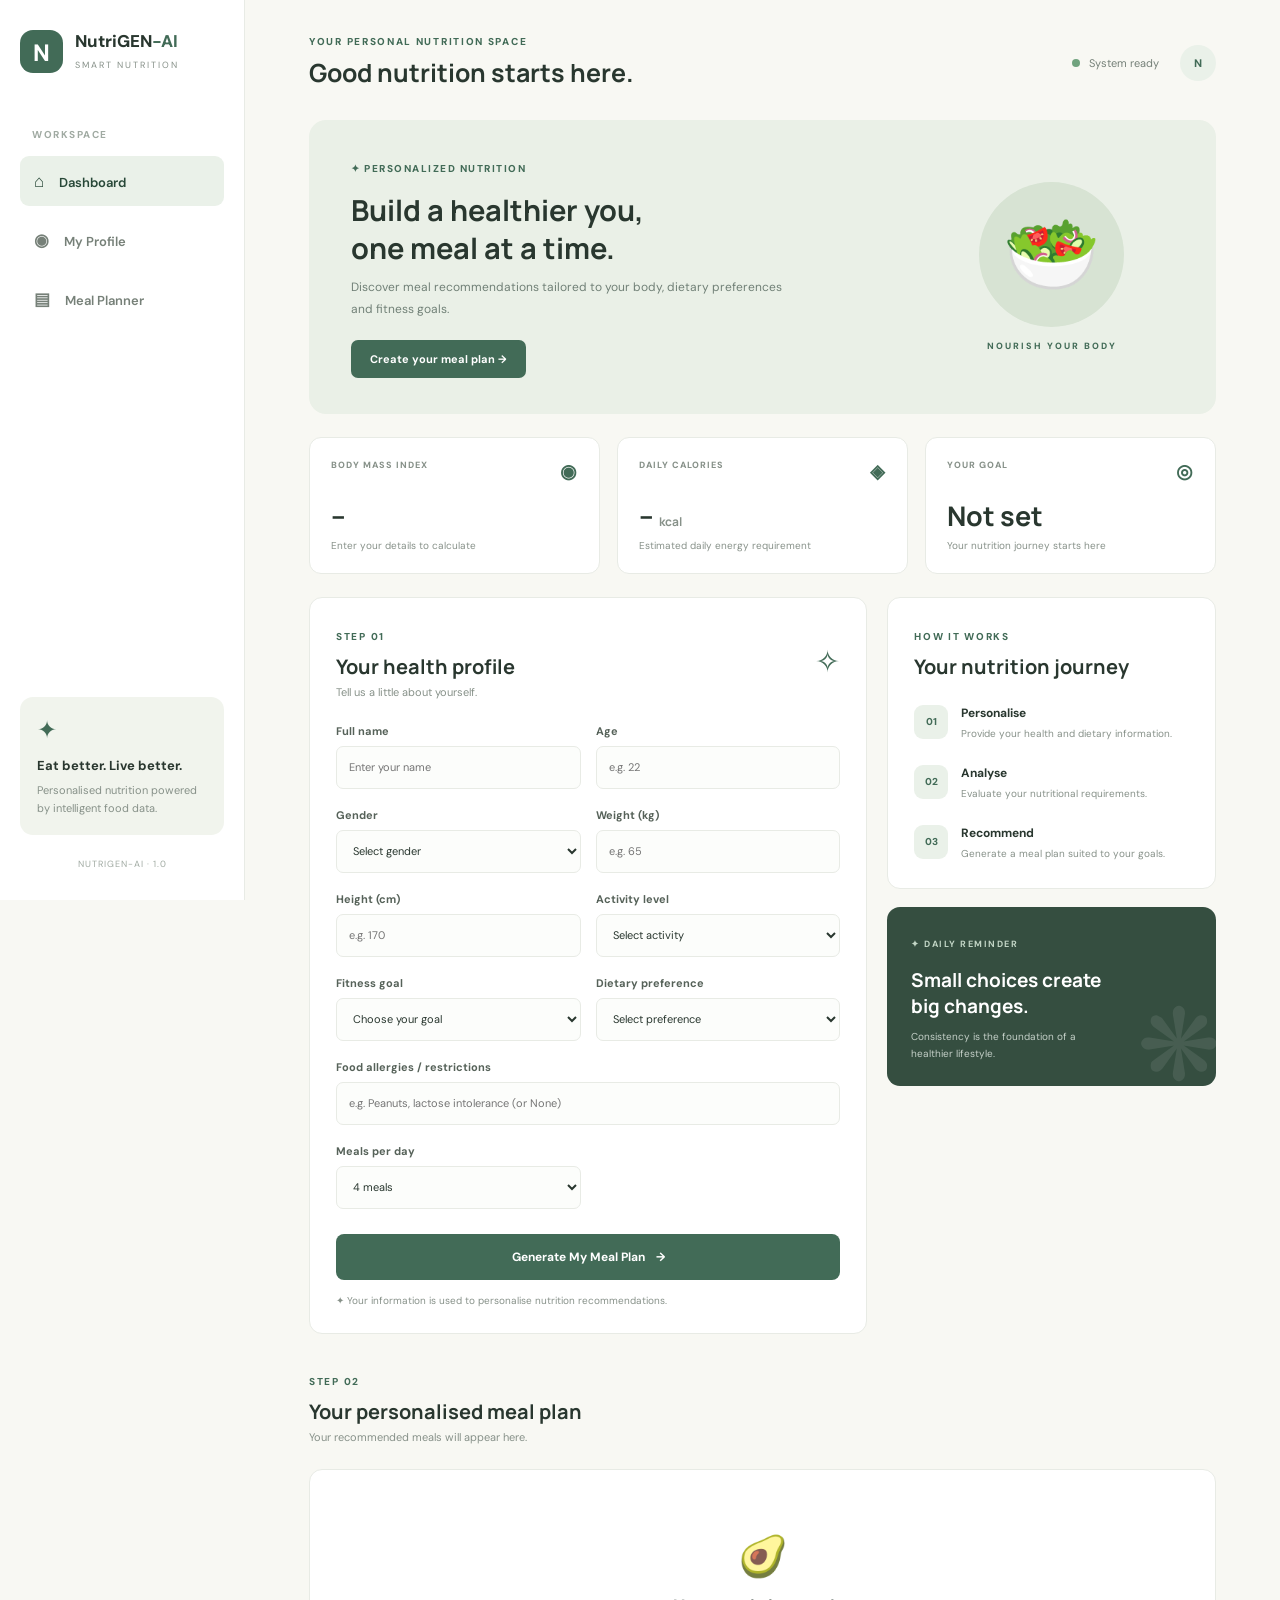
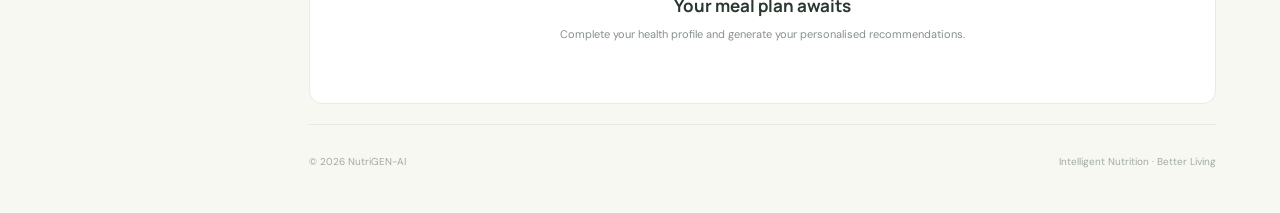
==== frontend/index.html @ 03b3bb70 "Add NutriGEN-AI frontend dashboard" ====
<!DOCTYPE html>
<html lang="en">
<head>
    <meta charset="UTF-8">
    <meta name="viewport" content="width=device-width, initial-scale=1.0">
    <title>NutriGEN-AI | Smart Nutrition</title>
    <link rel="stylesheet" href="style.css">
    <link rel="preconnect" href="https://fonts.googleapis.com">
    <link href="https://fonts.googleapis.com/css2?family=DM+Sans:wght@400;500;600;700;800&family=Manrope:wght@400;500;600;700;800&display=swap" rel="stylesheet">
</head>

<body>

<div class="app">

    <aside class="sidebar">
        <div class="brand">
            <div class="brand-icon">N</div>
            <div>
                <h2>NutriGEN<span>-AI</span></h2>
                <small>SMART NUTRITION</small>
            </div>
        </div>

        <div class="nav-label">WORKSPACE</div>

        <nav>
            <a class="nav-item active" href="#dashboard">
                <span>⌂</span> Dashboard
            </a>
            <a class="nav-item" href="#profile">
                <span>◉</span> My Profile
            </a>
            <a class="nav-item" href="#meal-section">
                <span>▤</span> Meal Planner
            </a>
        </nav>

        <div class="sidebar-bottom">
            <div class="sidebar-note">
                <div class="note-icon">✦</div>
                <h4>Eat better. Live better.</h4>
                <p>Personalised nutrition powered by intelligent food data.</p>
            </div>
            <p class="version">NUTRIGEN-AI · 1.0</p>
        </div>
    </aside>


    <main class="main-content" id="dashboard">

        <header class="topbar">
            <div>
                <p class="eyebrow">YOUR PERSONAL NUTRITION SPACE</p>
                <h1>Good nutrition starts here.</h1>
            </div>

            <div class="top-right">
                <span class="status-dot"></span>
                <span>System ready</span>
                <div class="avatar">N</div>
            </div>
        </header>


        <section class="welcome-card">
            <div class="welcome-content">
                <span class="welcome-tag">✦ PERSONALIZED NUTRITION</span>
                <h2>Build a healthier you,<br>one meal at a time.</h2>
                <p>
                    Discover meal recommendations tailored to your body,
                    dietary preferences and fitness goals.
                </p>
                <a href="#profile" class="primary-link">Create your meal plan →</a>
            </div>
            <div class="welcome-art">
                <div class="art-circle">
                    <span>🥗</span>
                </div>
                <div class="art-caption">NOURISH YOUR BODY</div>
            </div>
        </section>


        <section class="stats-grid">

            <div class="stat-card">
                <div class="stat-top">
                    <span>BODY MASS INDEX</span>
                    <span class="stat-icon">◉</span>
                </div>
                <h2 id="bmiValue">--</h2>
                <p id="bmiStatus">Enter your details to calculate</p>
            </div>

            <div class="stat-card">
                <div class="stat-top">
                    <span>DAILY CALORIES</span>
                    <span class="stat-icon">◈</span>
                </div>
                <h2 id="calorieValue">-- <small>kcal</small></h2>
                <p>Estimated daily energy requirement</p>
            </div>

            <div class="stat-card">
                <div class="stat-top">
                    <span>YOUR GOAL</span>
                    <span class="stat-icon">◎</span>
                </div>
                <h2 id="goalValue">Not set</h2>
                <p>Your nutrition journey starts here</p>
            </div>

        </section>


        <section class="content-grid">

            <div class="form-panel" id="profile">

                <div class="section-heading">
                    <div>
                        <span class="section-tag">STEP 01</span>
                        <h2>Your health profile</h2>
                        <p>Tell us a little about yourself.</p>
                    </div>
                    <span class="heading-symbol">✧</span>
                </div>

                <form id="nutritionForm">

                    <div class="form-grid">

                        <div class="field">
                            <label for="name">Full name</label>
                            <input type="text" id="name" placeholder="Enter your name" required>
                        </div>

                        <div class="field">
                            <label for="age">Age</label>
                            <input type="number" id="age" placeholder="e.g. 22" min="15" max="100" required>
                        </div>

                        <div class="field">
                            <label for="gender">Gender</label>
                            <select id="gender" required>
                                <option value="">Select gender</option>
                                <option value="male">Male</option>
                                <option value="female">Female</option>
                                <option value="other">Other</option>
                            </select>
                        </div>

                        <div class="field">
                            <label for="weight">Weight (kg)</label>
                            <input type="number" id="weight" placeholder="e.g. 65" min="1" step="0.1" required>
                        </div>

                        <div class="field">
                            <label for="height">Height (cm)</label>
                            <input type="number" id="height" placeholder="e.g. 170" min="50" max="250" required>
                        </div>

                        <div class="field">
                            <label for="activity">Activity level</label>
                            <select id="activity" required>
                                <option value="">Select activity</option>
                                <option value="sedentary">Sedentary</option>
                                <option value="light">Lightly active</option>
                                <option value="moderate">Moderately active</option>
                                <option value="active">Very active</option>
                                <option value="very_active">Extremely active</option>
                            </select>
                        </div>

                        <div class="field">
                            <label for="goal">Fitness goal</label>
                            <select id="goal" required>
                                <option value="">Choose your goal</option>
                                <option value="weight_loss">Weight loss</option>
                                <option value="weight_gain">Weight gain</option>
                                <option value="maintenance">Weight maintenance</option>
                            </select>
                        </div>

                        <div class="field">
                            <label for="diet">Dietary preference</label>
                            <select id="diet" required>
                                <option value="">Select preference</option>
                                <option value="vegetarian">Vegetarian</option>
                                <option value="non_vegetarian">Non-vegetarian</option>
                                <option value="vegan">Vegan</option>
                                <option value="eggetarian">Eggetarian</option>
                            </select>
                        </div>

                        <div class="field full-width">
                            <label for="allergies">Food allergies / restrictions</label>
                            <input type="text" id="allergies" placeholder="e.g. Peanuts, lactose intolerance (or None)">
                        </div>

                        <div class="field">
                            <label for="meals">Meals per day</label>
                            <select id="meals" required>
                                <option value="3">3 meals</option>
                                <option value="4" selected>4 meals</option>
                                <option value="5">5 meals</option>
                                <option value="6">6 meals</option>
                            </select>
                        </div>

                    </div>

                    <button type="submit" class="generate-btn" id="generateBtn">
                        Generate My Meal Plan <span>→</span>
                    </button>

                    <p class="form-footnote">
                        ✦ Your information is used to personalise nutrition recommendations.
                    </p>

                </form>
            </div>


            <div class="side-panel">

                <div class="info-card">
                    <span class="section-tag">HOW IT WORKS</span>
                    <h2>Your nutrition journey</h2>

                    <div class="steps">

                        <div class="step">
                            <div class="step-number">01</div>
                            <div>
                                <h4>Personalise</h4>
                                <p>Provide your health and dietary information.</p>
                            </div>
                        </div>

                        <div class="step">
                            <div class="step-number">02</div>
                            <div>
                                <h4>Analyse</h4>
                                <p>Evaluate your nutritional requirements.</p>
                            </div>
                        </div>

                        <div class="step">
                            <div class="step-number">03</div>
                            <div>
                                <h4>Recommend</h4>
                                <p>Generate a meal plan suited to your goals.</p>
                            </div>
                        </div>

                    </div>
                </div>

                <div class="tip-card">
                    <span>✦ DAILY REMINDER</span>
                    <h3>Small choices create big changes.</h3>
                    <p>Consistency is the foundation of a healthier lifestyle.</p>
                    <div class="tip-decoration">❋</div>
                </div>

            </div>

        </section>


        <section class="meal-section" id="meal-section">

            <div class="section-heading">
                <div>
                    <span class="section-tag">STEP 02</span>
                    <h2>Your personalised meal plan</h2>
                    <p>Your recommended meals will appear here.</p>
                </div>
            </div>

            <div id="mealResults" class="meal-results">
                <div class="empty-state">
                    <div class="empty-icon">🥑</div>
                    <h3>Your meal plan awaits</h3>
                    <p>Complete your health profile and generate your personalised recommendations.</p>
                </div>
            </div>

        </section>


        <footer>
            <span>© 2026 NutriGEN-AI</span>
            <span>Intelligent Nutrition · Better Living</span>
        </footer>

    </main>

</div>

<script src="script.js"></script>
</body>
</html>
---- frontend/style.css ----
:root {
    --green: #426b57;
    --dark-green: #284838;
    --light-green: #eaf1e9;
    --cream: #f8f8f3;
    --white: #ffffff;
    --text: #29372f;
    --muted: #879189;
    --border: #e8ebe5;
}

* {
    margin: 0;
    padding: 0;
    box-sizing: border-box;
}

html {
    scroll-behavior: smooth;
}

body {
    font-family: 'DM Sans', sans-serif;
    background: var(--cream);
    color: var(--text);
}

.app {
    display: flex;
    min-height: 100vh;
}

/* SIDEBAR */

.sidebar {
    width: 245px;
    background: #fff;
    border-right: 1px solid var(--border);
    padding: 30px 20px;
    display: flex;
    flex-direction: column;
    position: fixed;
    top: 0;
    bottom: 0;
}

.brand {
    display: flex;
    align-items: center;
    gap: 12px;
    margin-bottom: 55px;
}

.brand-icon {
    background: var(--green);
    color: white;
    width: 43px;
    height: 43px;
    display: grid;
    place-items: center;
    border-radius: 13px;
    font-family: Manrope;
    font-weight: 800;
    font-size: 23px;
}

.brand h2 {
    font-size: 17px;
    font-weight: 800;
}

.brand h2 span {
    color: var(--green);
}

.brand small {
    font-size: 9px;
    letter-spacing: 2px;
    color: var(--muted);
}

.nav-label {
    font-size: 10px;
    font-weight: 700;
    color: #a0aaa2;
    letter-spacing: 1.5px;
    margin: 0 0 15px 12px;
}

nav {
    display: grid;
    gap: 9px;
}

.nav-item {
    padding: 14px;
    text-decoration: none;
    color: #768078;
    border-radius: 9px;
    font-size: 13px;
    font-weight: 600;
    transition: .2s;
}

.nav-item span {
    margin-right: 12px;
    font-size: 17px;
}

.nav-item:hover,
.nav-item.active {
    background: var(--light-green);
    color: var(--dark-green);
}

.sidebar-bottom {
    margin-top: auto;
}

.sidebar-note {
    background: #f1f4ed;
    border-radius: 13px;
    padding: 17px;
}

.note-icon {
    color: var(--green);
    font-size: 24px;
    margin-bottom: 12px;
}

.sidebar-note h4 {
    font-size: 13px;
    margin-bottom: 7px;
}

.sidebar-note p {
    font-size: 11px;
    color: var(--muted);
    line-height: 1.7;
}

.version {
    font-size: 9px;
    color: #a0aaa2;
    margin-top: 23px;
    text-align: center;
    letter-spacing: 1px;
}

/* MAIN */

.main-content {
    margin-left: 245px;
    width: calc(100% - 245px);
    padding: 35px 5%;
}

.topbar {
    display: flex;
    justify-content: space-between;
    align-items: center;
    margin-bottom: 30px;
}

.eyebrow,
.section-tag {
    color: var(--green);
    font-size: 10px;
    font-weight: 800;
    letter-spacing: 1.7px;
}

.topbar h1 {
    font-family: Manrope;
    font-size: 25px;
    margin-top: 7px;
}

.top-right {
    display: flex;
    align-items: center;
    gap: 9px;
    font-size: 11px;
    color: #758078;
}

.status-dot {
    width: 8px;
    height: 8px;
    background: #71a37e;
    border-radius: 50%;
}

.avatar {
    margin-left: 12px;
    width: 36px;
    height: 36px;
    border-radius: 50%;
    display: grid;
    place-items: center;
    background: var(--light-green);
    color: var(--green);
    font-weight: 800;
}

/* WELCOME */

.welcome-card {
    background: #eaf0e7;
    min-height: 245px;
    border-radius: 17px;
    padding: 36px 42px;
    display: flex;
    justify-content: space-between;
    align-items: center;
    overflow: hidden;
    position: relative;
}

.welcome-tag {
    font-size: 10px;
    color: var(--green);
    letter-spacing: 1.5px;
    font-weight: 800;
}

.welcome-card h2 {
    font-family: Manrope;
    font-size: 29px;
    line-height: 1.3;
    margin: 15px 0 10px;
}

.welcome-card p {
    max-width: 440px;
    color: #718077;
    font-size: 12px;
    line-height: 1.8;
}

.primary-link {
    display: inline-block;
    margin-top: 19px;
    background: var(--green);
    color: white;
    padding: 12px 19px;
    border-radius: 7px;
    font-size: 11px;
    text-decoration: none;
    font-weight: 700;
    transition: .2s;
}

.primary-link:hover {
    background: var(--dark-green);
}

.welcome-art {
    text-align: center;
    margin-right: 50px;
}

.art-circle {
    width: 145px;
    height: 145px;
    background: #d7e3d3;
    border-radius: 50%;
    display: grid;
    place-items: center;
}

.art-circle span {
    font-size: 78px;
}

.art-caption {
    font-size: 9px;
    letter-spacing: 2px;
    color: var(--green);
    font-weight: 800;
    margin-top: 13px;
}

/* STATS */

.stats-grid {
    display: grid;
    grid-template-columns: repeat(3, 1fr);
    gap: 17px;
    margin: 23px 0;
}

.stat-card {
    background: white;
    border: 1px solid var(--border);
    border-radius: 12px;
    padding: 21px;
}

.stat-top {
    display: flex;
    justify-content: space-between;
    color: var(--muted);
    font-size: 9px;
    letter-spacing: 1px;
    font-weight: 800;
}

.stat-icon {
    color: var(--green);
    font-size: 19px;
}

.stat-card h2 {
    font-family: Manrope;
    font-size: 27px;
    margin: 13px 0 5px;
}

.stat-card h2 small {
    font-size: 12px;
    color: var(--muted);
}

.stat-card p {
    color: var(--muted);
    font-size: 10px;
}

/* CONTENT */

.content-grid {
    display: grid;
    grid-template-columns: 1.7fr 1fr;
    gap: 20px;
    align-items: start;
}

.form-panel,
.info-card {
    background: white;
    border: 1px solid var(--border);
    border-radius: 13px;
    padding: 26px;
}

.section-heading {
    display: flex;
    justify-content: space-between;
    align-items: center;
    margin-bottom: 25px;
}

.section-heading h2,
.info-card h2 {
    font-family: Manrope;
    font-size: 20px;
    margin-top: 8px;
}

.section-heading p {
    color: var(--muted);
    font-size: 11px;
    margin-top: 5px;
}

.heading-symbol {
    color: var(--green);
    font-size: 30px;
}

.form-grid {
    display: grid;
    grid-template-columns: 1fr 1fr;
    gap: 19px 15px;
}

.field {
    display: flex;
    flex-direction: column;
    gap: 8px;
}

.field label {
    font-size: 11px;
    font-weight: 700;
    color: #566259;
}

.field input,
.field select {
    width: 100%;
    height: 43px;
    border: 1px solid var(--border);
    border-radius: 7px;
    background: #fcfdfb;
    padding: 0 12px;
    font-family: inherit;
    color: var(--text);
    font-size: 11px;
    outline: none;
    transition: .2s;
}

.field input:focus,
.field select:focus {
    border-color: var(--green);
    box-shadow: 0 0 0 3px rgba(66,107,87,.08);
}

.full-width {
    grid-column: span 2;
}

.generate-btn {
    width: 100%;
    border: none;
    background: var(--green);
    color: white;
    padding: 15px;
    border-radius: 8px;
    margin-top: 25px;
    cursor: pointer;
    font-family: inherit;
    font-size: 12px;
    font-weight: 700;
    transition: .2s;
}

.generate-btn:hover {
    background: var(--dark-green);
    transform: translateY(-1px);
}

.generate-btn:disabled {
    opacity: .6;
    cursor: wait;
}

.generate-btn span {
    margin-left: 8px;
}

.form-footnote {
    font-size: 10px;
    color: var(--muted);
    margin-top: 14px;
}

/* RIGHT PANEL */

.side-panel {
    display: grid;
    gap: 18px;
}

.info-card h2 {
    margin-bottom: 25px;
}

.steps {
    display: grid;
    gap: 23px;
}

.step {
    display: flex;
    gap: 13px;
}

.step-number {
    min-width: 34px;
    height: 34px;
    background: var(--light-green);
    color: var(--green);
    border-radius: 9px;
    display: grid;
    place-items: center;
    font-size: 10px;
    font-weight: 800;
}

.step h4 {
    font-size: 12px;
    margin-bottom: 5px;
}

.step p {
    font-size: 10px;
    color: var(--muted);
    line-height: 1.6;
}

.tip-card {
    background: #354e40;
    color: white;
    border-radius: 13px;
    padding: 24px;
    position: relative;
    overflow: hidden;
}

.tip-card > span {
    font-size: 9px;
    letter-spacing: 1.5px;
    color: #c2d5c5;
    font-weight: 700;
}

.tip-card h3 {
    font-family: Manrope;
    font-size: 19px;
    margin: 15px 0 9px;
    max-width: 200px;
}

.tip-card p {
    font-size: 10px;
    color: #c5d0c8;
    line-height: 1.7;
    max-width: 200px;
}

.tip-decoration {
    position: absolute;
    right: -5px;
    bottom: -25px;
    font-size: 100px;
    color: rgba(255,255,255,.09);
}

/* MEAL RESULTS */

.meal-section {
    margin-top: 35px;
}

.meal-results {
    background: white;
    border: 1px solid var(--border);
    border-radius: 13px;
    padding: 25px;
}

.empty-state {
    text-align: center;
    padding: 35px 10px;
}

.empty-icon {
    font-size: 40px;
    margin-bottom: 12px;
}

.empty-state h3 {
    font-family: Manrope;
    font-size: 17px;
    margin-bottom: 8px;
}

.empty-state p {
    font-size: 11px;
    color: var(--muted);
    line-height: 1.7;
}

.meal-grid {
    display: grid;
    grid-template-columns: repeat(2, 1fr);
    gap: 15px;
}

.meal-card {
    padding: 19px;
    background: #f8faf6;
    border: 1px solid var(--border);
    border-radius: 10px;
}

.meal-card span {
    color: var(--green);
    font-size: 10px;
    font-weight: 800;
    text-transform: uppercase;
}

.meal-card h3 {
    font-size: 14px;
    margin: 10px 0;
}

.meal-card p {
    font-size: 11px;
    color: var(--muted);
    line-height: 1.6;
}

.nutrition-summary {
    background: var(--light-green);
    padding: 19px;
    border-radius: 10px;
    margin-bottom: 18px;
}

.nutrition-summary h3 {
    font-size: 14px;
    margin-bottom: 8px;
}

.nutrition-summary p {
    font-size: 11px;
    color: var(--dark-green);
    line-height: 1.8;
}

.error-message {
    color: #a33d35;
    background: #fff0ed;
    padding: 13px;
    border-radius: 8px;
    font-size: 12px;
}

/* FOOTER */

footer {
    display: flex;
    justify-content: space-between;
    color: #a0aaa2;
    font-size: 10px;
    padding: 30px 0 10px;
    margin-top: 20px;
    border-top: 1px solid var(--border);
}

/* RESPONSIVE */

@media(max-width: 1000px) {
    .sidebar {
        width: 190px;
    }

    .main-content {
        margin-left: 190px;
        width: calc(100% - 190px);
        padding: 25px;
    }

    .content-grid {
        grid-template-columns: 1fr;
    }
}

@media(max-width: 650px) {
    .sidebar {
        display: none;
    }

    .main-content {
        margin-left: 0;
        width: 100%;
        padding: 20px 15px;
    }

    .topbar h1 {
        font-size: 19px;
    }

    .welcome-card {
        padding: 25px;
    }

    .welcome-card h2 {
        font-size: 23px;
    }

    .welcome-art {
        display: none;
    }

    .stats-grid {
        grid-template-columns: 1fr;
    }

    .form-grid {
        grid-template-columns: 1fr;
    }

    .full-width {
        grid-column: span 1;
    }

    .meal-grid {
        grid-template-columns: 1fr;
    }

    .form-panel {
        padding: 19px;
    }

    footer {
        gap: 10px;
        flex-wrap: wrap;
    }
}
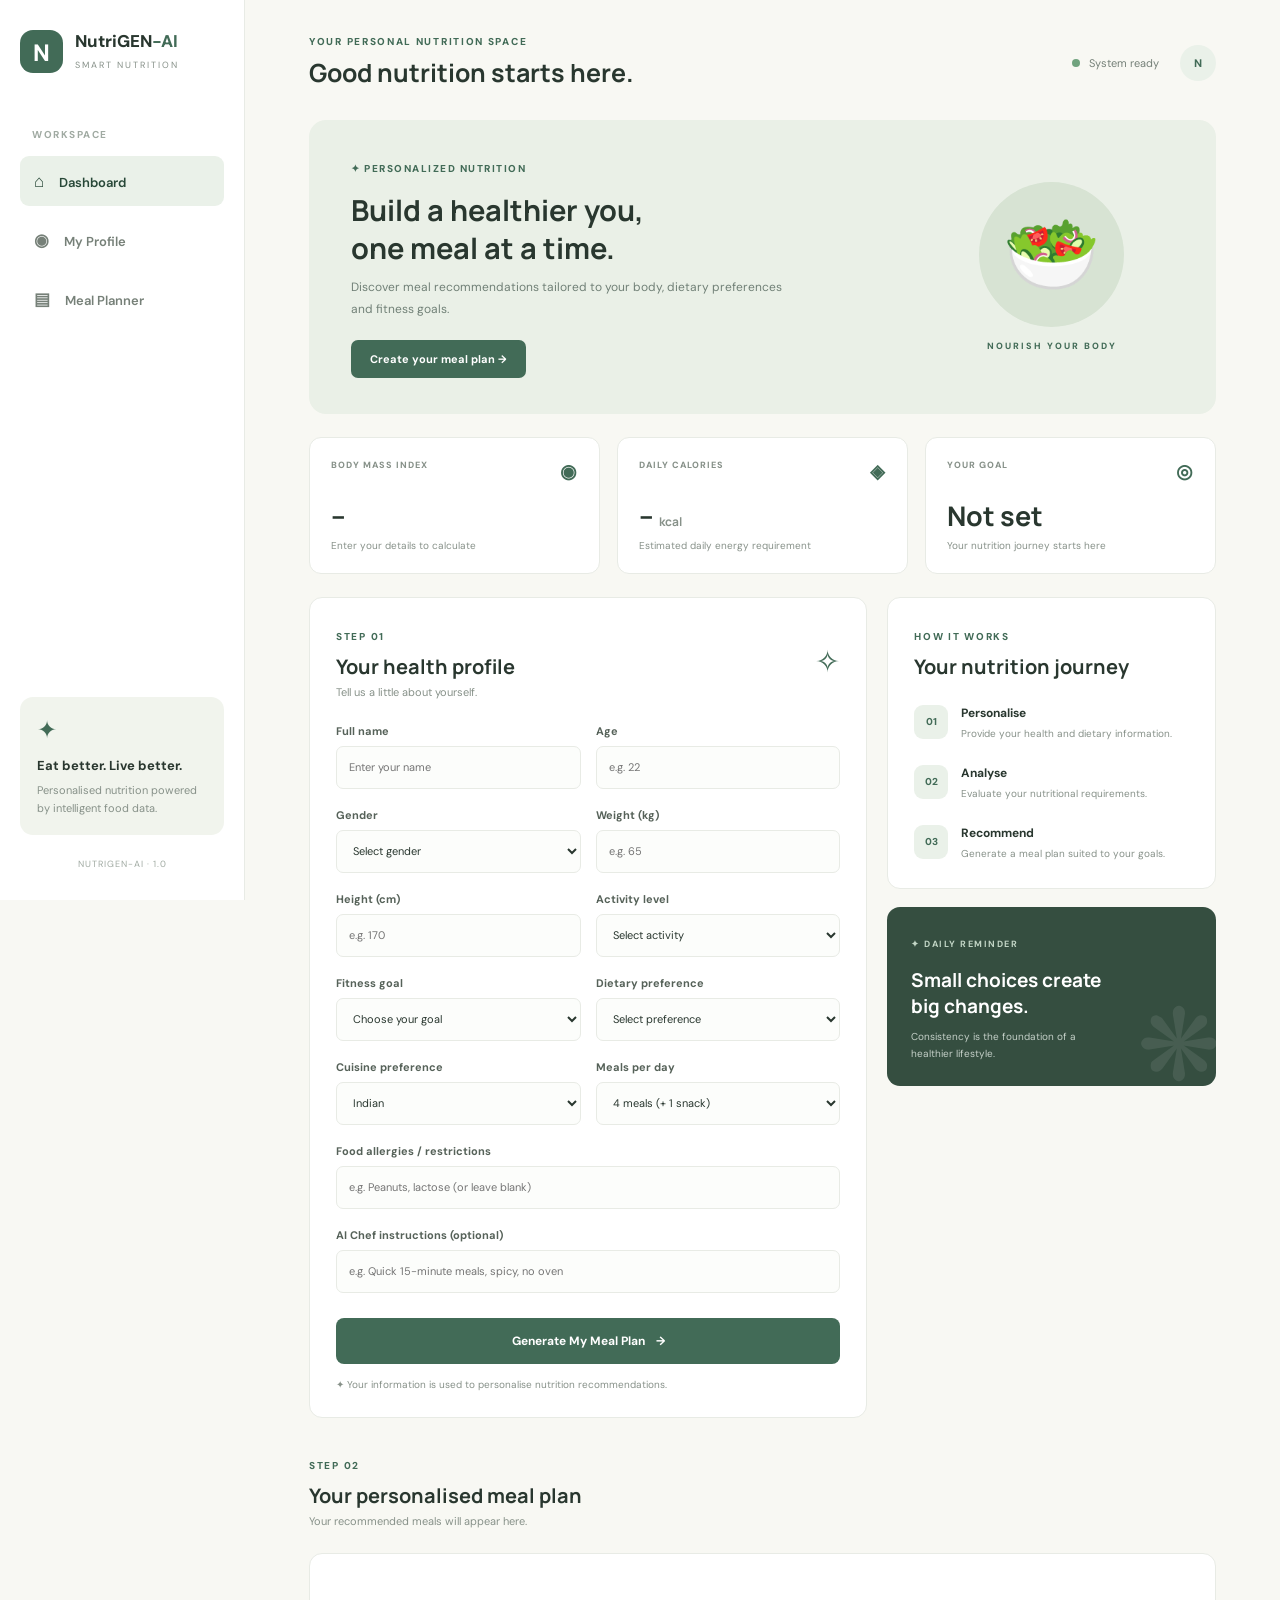
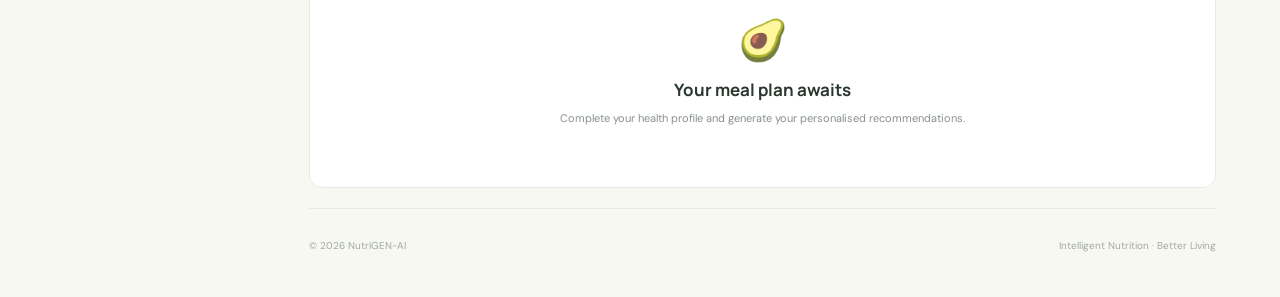
==== commit aa5e24e1: "feat(frontend): integrate UI with NutriGEN-AI backend API" ====
--- a/frontend/index.html
+++ b/frontend/index.html
@@ -194,19 +194,34 @@
                             </select>
                         </div>
 
+                        <div class="field">
+                            <label for="cuisine">Cuisine preference</label>
+                            <select id="cuisine">
+                                <option value="indian">Indian</option>
+                                <option value="mediterranean">Mediterranean</option>
+                                <option value="continental">Continental</option>
+                                <option value="asian">Asian</option>
+                                <option value="any">Any cuisine</option>
+                            </select>
+                        </div>
+
+                        <div class="field">
+                            <label for="meals">Meals per day</label>
+                            <select id="meals" required>
+                                <option value="3">3 meals (no snack)</option>
+                                <option value="4" selected>4 meals (+ 1 snack)</option>
+                                <option value="5">5 meals (+ 2 snacks)</option>
+                            </select>
+                        </div>
+
                         <div class="field full-width">
                             <label for="allergies">Food allergies / restrictions</label>
-                            <input type="text" id="allergies" placeholder="e.g. Peanuts, lactose intolerance (or None)">
-                        </div>
-
-                        <div class="field">
-                            <label for="meals">Meals per day</label>
-                            <select id="meals" required>
-                                <option value="3">3 meals</option>
-                                <option value="4" selected>4 meals</option>
-                                <option value="5">5 meals</option>
-                                <option value="6">6 meals</option>
-                            </select>
+                            <input type="text" id="allergies" placeholder="e.g. Peanuts, lactose (or leave blank)">
+                        </div>
+
+                        <div class="field full-width">
+                            <label for="user_prompt">AI Chef instructions (optional)</label>
+                            <input type="text" id="user_prompt" placeholder="e.g. Quick 15-minute meals, spicy, no oven">
                         </div>
 
                     </div>
--- a/frontend/style.css
+++ b/frontend/style.css
@@ -703,4 +703,350 @@
         gap: 10px;
         flex-wrap: wrap;
     }
-}+}
+
+
+/* ═══════════════════════════════════════════════════════════════
+   NUTRIGEN-AI · MEAL PLAN RESULTS & RECIPE STYLING
+   ═══════════════════════════════════════════════════════════════ */
+
+/* ── Loader ─────────────────────────────────────────────────── */
+.loader-box {
+    display: flex;
+    flex-direction: column;
+    align-items: center;
+    gap: 18px;
+    padding: 60px 20px;
+    color: var(--muted);
+    text-align: center;
+}
+
+.loader-spinner {
+    width: 42px;
+    height: 42px;
+    border: 3px solid var(--border);
+    border-top-color: var(--green);
+    border-radius: 50%;
+    animation: spin 0.8s linear infinite;
+}
+
+@keyframes spin {
+    to { transform: rotate(360deg); }
+}
+
+/* ── Nutrition summary bar ──────────────────────────────────── */
+.nr-summary {
+    background: var(--white);
+    border: 1px solid var(--border);
+    border-radius: 16px;
+    padding: 24px 28px 20px;
+    margin-bottom: 24px;
+}
+
+.nr-title {
+    font-size: 14px;
+    font-weight: 700;
+    letter-spacing: 0.04em;
+    text-transform: uppercase;
+    color: var(--green);
+    margin-bottom: 16px;
+}
+
+.macro-grid {
+    display: grid;
+    grid-template-columns: repeat(4, 1fr);
+    gap: 14px;
+}
+
+.macro-card {
+    background: var(--light-green);
+    border-radius: 12px;
+    padding: 16px 14px;
+    text-align: center;
+}
+
+.macro-icon {
+    font-size: 22px;
+    margin-bottom: 6px;
+}
+
+.macro-label {
+    font-size: 11px;
+    font-weight: 600;
+    text-transform: uppercase;
+    letter-spacing: 0.06em;
+    color: var(--muted);
+    margin-bottom: 4px;
+}
+
+.macro-target {
+    font-size: 20px;
+    font-weight: 800;
+    color: var(--text);
+    font-family: 'Manrope', sans-serif;
+    line-height: 1;
+}
+
+.macro-actual {
+    font-size: 11px;
+    color: var(--muted);
+    margin-top: 4px;
+}
+
+.macro-actual span {
+    font-style: italic;
+}
+
+.engine-badge {
+    margin-top: 16px;
+    display: inline-block;
+    font-size: 11px;
+    color: var(--muted);
+    background: var(--cream);
+    padding: 5px 12px;
+    border-radius: 20px;
+    border: 1px solid var(--border);
+}
+
+/* ── Meals grid ─────────────────────────────────────────────── */
+.meals-grid {
+    display: grid;
+    grid-template-columns: repeat(2, 1fr);
+    gap: 20px;
+}
+
+/* ── Individual meal card ───────────────────────────────────── */
+.meal-card-full {
+    background: var(--white);
+    border: 1px solid var(--border);
+    border-radius: 16px;
+    overflow: hidden;
+    display: flex;
+    flex-direction: column;
+}
+
+.meal-card-header {
+    padding: 18px 20px 14px;
+    border-bottom: 1px solid var(--border);
+    background: linear-gradient(135deg, var(--light-green) 0%, #f0f4ef 100%);
+}
+
+.meal-name-row {
+    display: flex;
+    align-items: center;
+    gap: 8px;
+    margin-bottom: 6px;
+}
+
+.meal-emoji {
+    font-size: 20px;
+}
+
+.meal-name {
+    font-size: 13px;
+    font-weight: 700;
+    text-transform: uppercase;
+    letter-spacing: 0.08em;
+    color: var(--green);
+}
+
+.dish-title {
+    font-size: 15px;
+    font-weight: 700;
+    color: var(--text);
+    line-height: 1.35;
+    margin-bottom: 4px;
+    font-family: 'Manrope', sans-serif;
+}
+
+.cook-time {
+    font-size: 11px;
+    color: var(--muted);
+}
+
+/* ── Food items table ───────────────────────────────────────── */
+.food-table {
+    padding: 10px 16px;
+    flex: 1;
+}
+
+.food-row {
+    display: grid;
+    grid-template-columns: 2fr 1fr 1fr 1fr 1fr 1fr;
+    gap: 6px;
+    padding: 7px 4px;
+    border-bottom: 1px solid var(--border);
+    font-size: 12px;
+    align-items: center;
+}
+
+.food-row:last-child {
+    border-bottom: none;
+}
+
+.food-row-header {
+    font-size: 10px;
+    font-weight: 700;
+    text-transform: uppercase;
+    letter-spacing: 0.05em;
+    color: var(--muted);
+    padding-bottom: 6px;
+}
+
+.food-name {
+    font-weight: 500;
+    color: var(--text);
+    white-space: nowrap;
+    overflow: hidden;
+    text-overflow: ellipsis;
+    font-size: 12px;
+}
+
+.food-grams {
+    font-weight: 600;
+    color: var(--green);
+    font-size: 11px;
+}
+
+.food-cal {
+    font-weight: 700;
+    color: var(--text);
+    font-size: 12px;
+}
+
+.food-macro {
+    color: var(--muted);
+    font-size: 11px;
+}
+
+/* ── Recipe drawer ──────────────────────────────────────────── */
+.recipe-toggle {
+    all: unset;
+    cursor: pointer;
+    display: block;
+    width: 100%;
+    box-sizing: border-box;
+    padding: 10px 20px;
+    font-size: 12px;
+    font-weight: 600;
+    color: var(--green);
+    background: var(--light-green);
+    border-top: 1px solid var(--border);
+    text-align: left;
+    transition: background 0.15s;
+}
+
+.recipe-toggle:hover {
+    background: #ddebd7;
+}
+
+.recipe-drawer {
+    padding: 16px 20px;
+    border-top: 1px solid var(--border);
+    background: var(--cream);
+}
+
+.recipe-step {
+    display: flex;
+    gap: 10px;
+    margin-bottom: 12px;
+    font-size: 13px;
+    line-height: 1.6;
+    color: var(--text);
+}
+
+.step-num {
+    display: inline-flex;
+    align-items: center;
+    justify-content: center;
+    min-width: 22px;
+    height: 22px;
+    background: var(--green);
+    color: white;
+    border-radius: 50%;
+    font-size: 11px;
+    font-weight: 700;
+    flex-shrink: 0;
+    margin-top: 2px;
+}
+
+.chef-notes {
+    margin-top: 10px;
+    font-size: 11px;
+    color: var(--muted);
+    font-style: italic;
+}
+
+/* ── Error box ──────────────────────────────────────────────── */
+.error-box {
+    text-align: center;
+    padding: 50px 30px;
+    background: var(--white);
+    border: 1px solid #f5d0d0;
+    border-radius: 16px;
+    color: #7a3030;
+}
+
+.error-icon {
+    font-size: 36px;
+    margin-bottom: 12px;
+}
+
+.error-box h3 {
+    font-size: 18px;
+    margin-bottom: 8px;
+}
+
+.error-box p {
+    font-size: 13px;
+    margin-bottom: 6px;
+    color: #a04040;
+}
+
+.error-hint {
+    margin-top: 12px;
+    font-size: 12px;
+    color: var(--muted) !important;
+}
+
+.error-hint code {
+    background: var(--cream);
+    padding: 2px 6px;
+    border-radius: 4px;
+    font-family: monospace;
+}
+
+/* ── Responsive overrides ───────────────────────────────────── */
+@media(max-width: 1000px) {
+    .macro-grid {
+        grid-template-columns: repeat(2, 1fr);
+    }
+
+    .meals-grid {
+        grid-template-columns: 1fr;
+    }
+}
+
+@media(max-width: 650px) {
+    .macro-grid {
+        grid-template-columns: repeat(2, 1fr);
+    }
+
+    .meals-grid {
+        grid-template-columns: 1fr;
+    }
+
+    .food-row {
+        grid-template-columns: 2fr 1fr 1fr 1fr;
+    }
+
+    .food-row > span:nth-child(5),
+    .food-row > span:nth-child(6) {
+        display: none;
+    }
+
+    .food-row-header > span:nth-child(5),
+    .food-row-header > span:nth-child(6) {
+        display: none;
+    }
+}
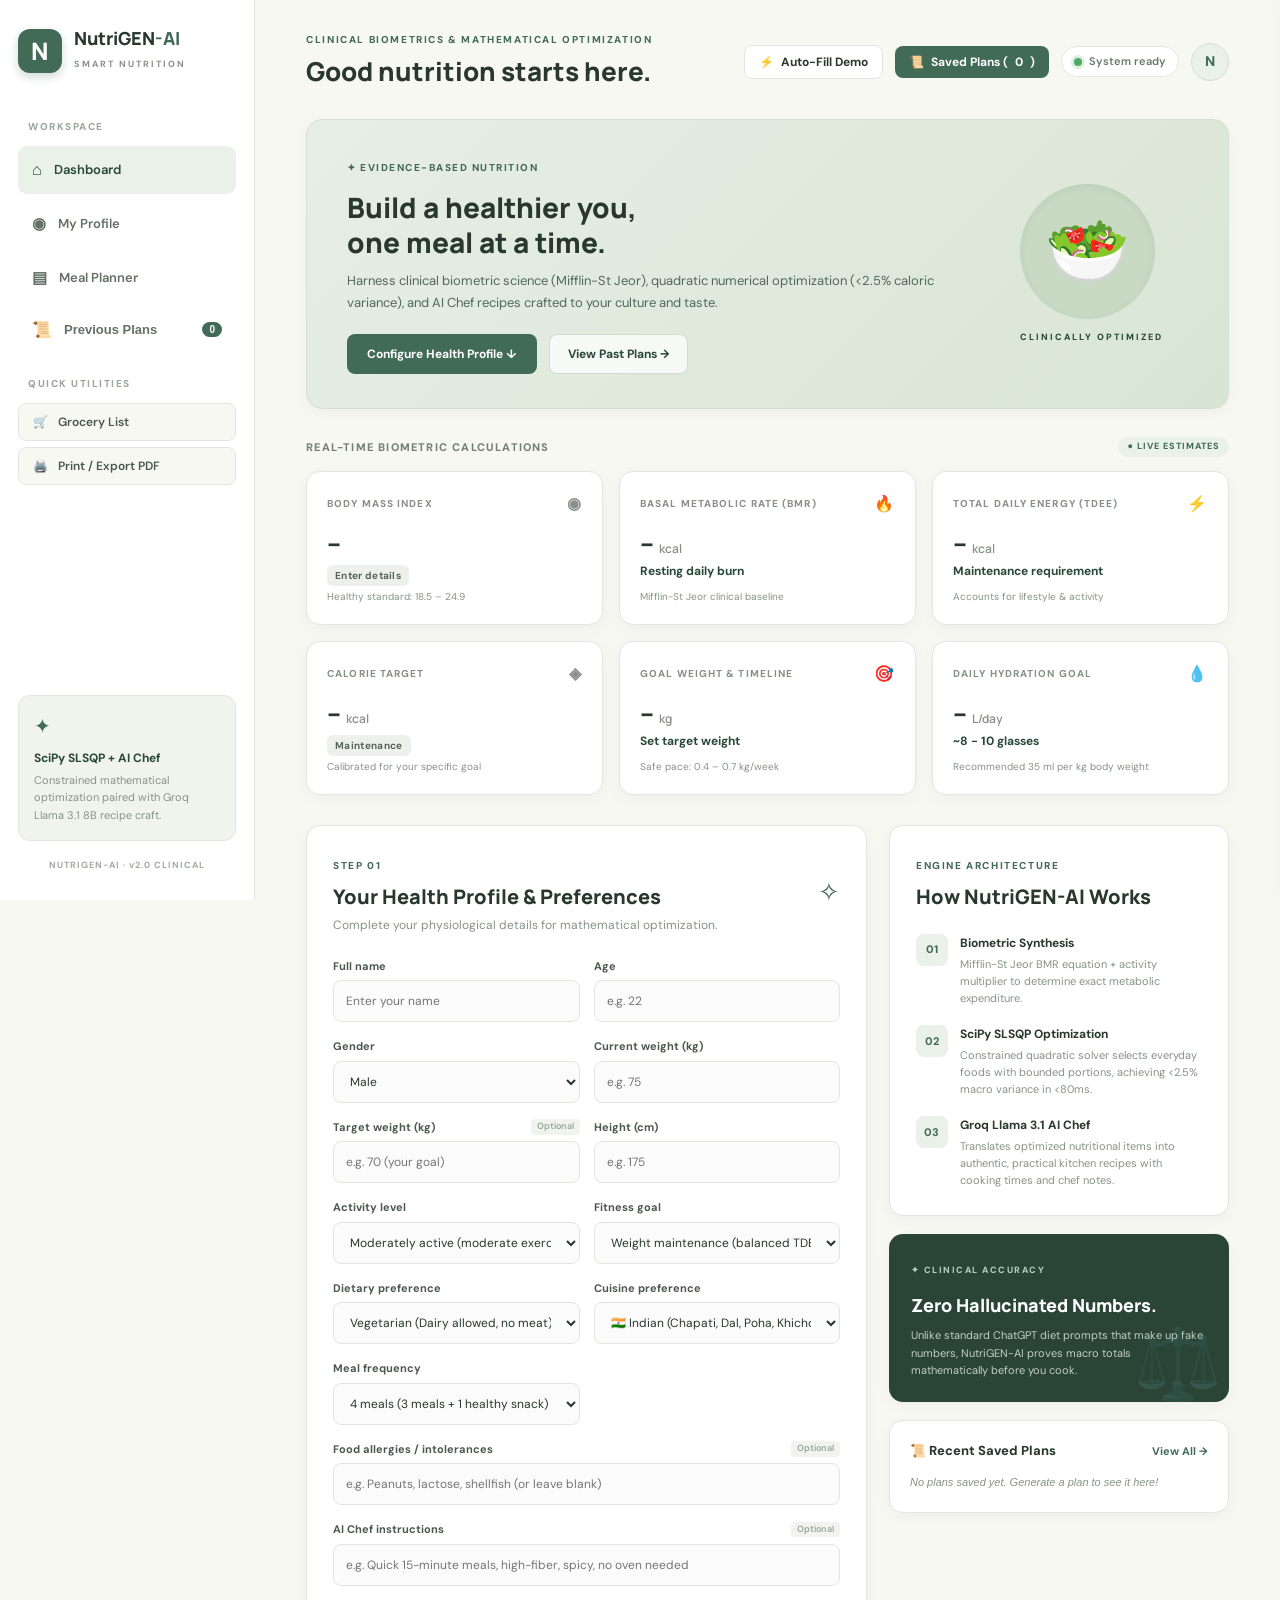
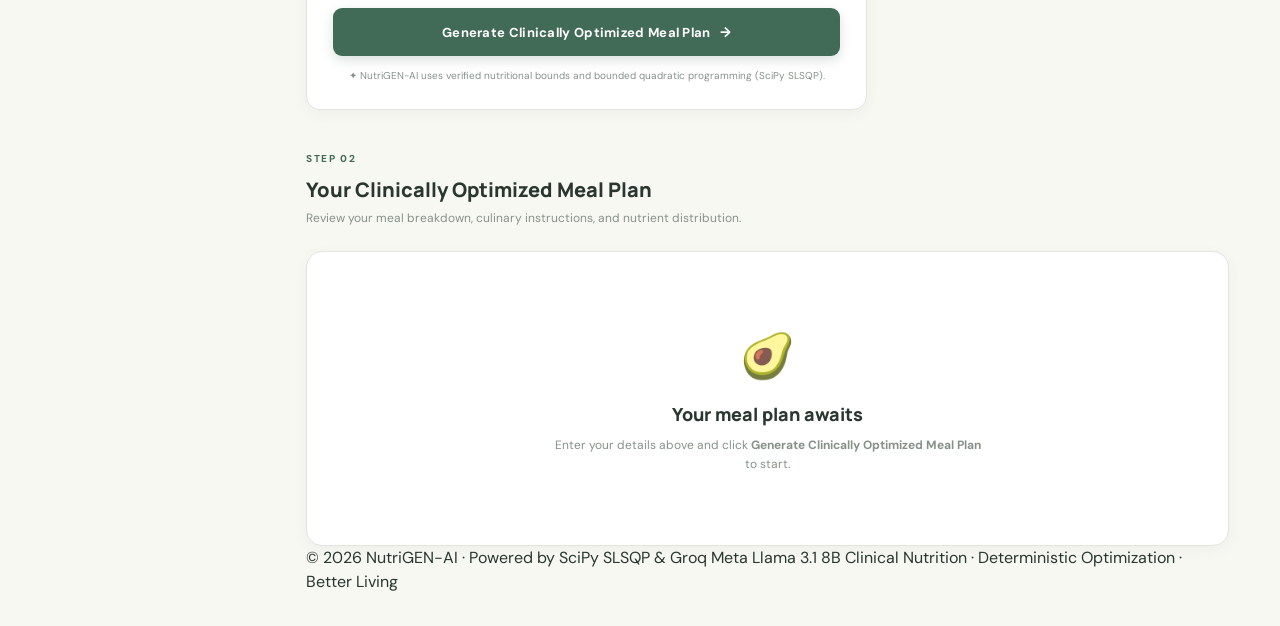
==== commit d05564be: "feat(ui & optimizer): clinical biometrics, history drawer, grocery checklist, perfect table alignmen" ====
--- a/frontend/index.html
+++ b/frontend/index.html
@@ -3,8 +3,8 @@
 <head>
     <meta charset="UTF-8">
     <meta name="viewport" content="width=device-width, initial-scale=1.0">
-    <title>NutriGEN-AI | Smart Nutrition</title>
-    <link rel="stylesheet" href="style.css">
+    <title>NutriGEN-AI | Clinical Nutrition & AI-Optimized Meal Planner</title>
+    <link rel="stylesheet" href="style.css?v=2.1">
     <link rel="preconnect" href="https://fonts.googleapis.com">
     <link href="https://fonts.googleapis.com/css2?family=DM+Sans:wght@400;500;600;700;800&family=Manrope:wght@400;500;600;700;800&display=swap" rel="stylesheet">
 </head>
@@ -13,6 +13,7 @@
 
 <div class="app">
 
+    <!-- SIDEBAR NAVIGATION -->
     <aside class="sidebar">
         <div class="brand">
             <div class="brand-icon">N</div>
@@ -34,95 +35,175 @@
             <a class="nav-item" href="#meal-section">
                 <span>▤</span> Meal Planner
             </a>
+            <button type="button" class="nav-item nav-btn" id="historyNavBtn">
+                <span>📜</span> Previous Plans
+                <span id="historyBadge" class="nav-badge">0</span>
+            </button>
         </nav>
+
+        <div class="nav-label" style="margin-top: 25px;">QUICK UTILITIES</div>
+        <div class="sidebar-quick-links">
+            <button type="button" class="sidebar-link-btn" id="sidebarGroceryBtn">
+                <span>🛒</span> Grocery List
+            </button>
+            <button type="button" class="sidebar-link-btn" id="sidebarPrintBtn">
+                <span>🖨️</span> Print / Export PDF
+            </button>
+        </div>
 
         <div class="sidebar-bottom">
             <div class="sidebar-note">
                 <div class="note-icon">✦</div>
-                <h4>Eat better. Live better.</h4>
-                <p>Personalised nutrition powered by intelligent food data.</p>
-            </div>
-            <p class="version">NUTRIGEN-AI · 1.0</p>
+                <h4>SciPy SLSQP + AI Chef</h4>
+                <p>Constrained mathematical optimization paired with Groq Llama 3.1 8B recipe craft.</p>
+            </div>
+            <p class="version">NUTRIGEN-AI · v2.0 CLINICAL</p>
         </div>
     </aside>
 
 
+    <!-- MAIN CONTENT AREA -->
     <main class="main-content" id="dashboard">
 
+        <!-- TOPBAR -->
         <header class="topbar">
             <div>
-                <p class="eyebrow">YOUR PERSONAL NUTRITION SPACE</p>
+                <p class="eyebrow">CLINICAL BIOMETRICS & MATHEMATICAL OPTIMIZATION</p>
                 <h1>Good nutrition starts here.</h1>
             </div>
 
             <div class="top-right">
-                <span class="status-dot"></span>
-                <span>System ready</span>
-                <div class="avatar">N</div>
+                <button type="button" class="btn-topbar-secondary" id="demoBtn" title="Fill with realistic demo profile for rapid evaluation">
+                    <span>⚡</span> Auto-Fill Demo
+                </button>
+                <button type="button" class="btn-topbar-primary" id="openHistoryBtn">
+                    <span>📜</span> Saved Plans (<span id="topbarHistoryCount">0</span>)
+                </button>
+                <div class="status-indicator">
+                    <span class="status-dot"></span>
+                    <span>System ready</span>
+                </div>
+                <div class="avatar" title="NutriGEN-AI User">N</div>
             </div>
         </header>
 
 
+        <!-- WELCOME HERO CARD -->
         <section class="welcome-card">
             <div class="welcome-content">
-                <span class="welcome-tag">✦ PERSONALIZED NUTRITION</span>
+                <span class="welcome-tag">✦ EVIDENCE-BASED NUTRITION</span>
                 <h2>Build a healthier you,<br>one meal at a time.</h2>
                 <p>
-                    Discover meal recommendations tailored to your body,
-                    dietary preferences and fitness goals.
+                    Harness clinical biometric science (Mifflin-St Jeor), quadratic numerical optimization (<2.5% caloric variance), and AI Chef recipes crafted to your culture and taste.
                 </p>
-                <a href="#profile" class="primary-link">Create your meal plan →</a>
+                <div class="hero-actions">
+                    <a href="#profile" class="primary-link">Configure Health Profile ↓</a>
+                    <button type="button" class="secondary-link" id="heroHistoryBtn">View Past Plans →</button>
+                </div>
             </div>
             <div class="welcome-art">
                 <div class="art-circle">
                     <span>🥗</span>
                 </div>
-                <div class="art-caption">NOURISH YOUR BODY</div>
+                <div class="art-caption">CLINICALLY OPTIMIZED</div>
             </div>
         </section>
 
 
-        <section class="stats-grid">
-
-            <div class="stat-card">
-                <div class="stat-top">
-                    <span>BODY MASS INDEX</span>
-                    <span class="stat-icon">◉</span>
-                </div>
-                <h2 id="bmiValue">--</h2>
-                <p id="bmiStatus">Enter your details to calculate</p>
-            </div>
-
-            <div class="stat-card">
-                <div class="stat-top">
-                    <span>DAILY CALORIES</span>
-                    <span class="stat-icon">◈</span>
-                </div>
-                <h2 id="calorieValue">-- <small>kcal</small></h2>
-                <p>Estimated daily energy requirement</p>
-            </div>
-
-            <div class="stat-card">
-                <div class="stat-top">
-                    <span>YOUR GOAL</span>
-                    <span class="stat-icon">◎</span>
-                </div>
-                <h2 id="goalValue">Not set</h2>
-                <p>Your nutrition journey starts here</p>
-            </div>
-
+        <!-- CLINICAL BIOMETRICS & TARGET WEIGHT DASHBOARD GRID (6 CARDS) -->
+        <section class="stats-section">
+            <div class="section-subheading">
+                <span>REAL-TIME BIOMETRIC CALCULATIONS</span>
+                <small class="live-pill">● LIVE ESTIMATES</small>
+            </div>
+
+            <div class="stats-grid">
+
+                <!-- 1. BMI CARD -->
+                <div class="stat-card">
+                    <div class="stat-top">
+                        <span>BODY MASS INDEX</span>
+                        <span class="stat-icon">◉</span>
+                    </div>
+                    <h2 id="bmiValue">--</h2>
+                    <p>
+                        <span id="bmiStatus" class="stat-pill neutral">Enter details</span>
+                    </p>
+                    <span class="stat-subtext">Healthy standard: 18.5 – 24.9</span>
+                </div>
+
+                <!-- 2. BMR CARD -->
+                <div class="stat-card">
+                    <div class="stat-top">
+                        <span>BASAL METABOLIC RATE (BMR)</span>
+                        <span class="stat-icon">🔥</span>
+                    </div>
+                    <h2 id="bmrValue">-- <small>kcal</small></h2>
+                    <p class="stat-highlight">Resting daily burn</p>
+                    <span class="stat-subtext">Mifflin-St Jeor clinical baseline</span>
+                </div>
+
+                <!-- 3. TDEE CARD -->
+                <div class="stat-card">
+                    <div class="stat-top">
+                        <span>TOTAL DAILY ENERGY (TDEE)</span>
+                        <span class="stat-icon">⚡</span>
+                    </div>
+                    <h2 id="tdeeValue">-- <small>kcal</small></h2>
+                    <p class="stat-highlight">Maintenance requirement</p>
+                    <span class="stat-subtext">Accounts for lifestyle & activity</span>
+                </div>
+
+                <!-- 4. DAILY CALORIE TARGET -->
+                <div class="stat-card">
+                    <div class="stat-top">
+                        <span>CALORIE TARGET</span>
+                        <span class="stat-icon">◈</span>
+                    </div>
+                    <h2 id="calorieValue">-- <small>kcal</small></h2>
+                    <p>
+                        <span id="calorieDeltaBadge" class="stat-pill neutral">Maintenance</span>
+                    </p>
+                    <span class="stat-subtext">Calibrated for your specific goal</span>
+                </div>
+
+                <!-- 5. TARGET WEIGHT & TIMELINE -->
+                <div class="stat-card">
+                    <div class="stat-top">
+                        <span>GOAL WEIGHT & TIMELINE</span>
+                        <span class="stat-icon">🎯</span>
+                    </div>
+                    <h2 id="targetWeightDisplay">-- <small>kg</small></h2>
+                    <p id="targetWeightTimeline" class="stat-highlight">Set target weight</p>
+                    <span id="targetWeightPace" class="stat-subtext">Safe pace: 0.4 – 0.7 kg/week</span>
+                </div>
+
+                <!-- 6. CLINICAL HYDRATION -->
+                <div class="stat-card">
+                    <div class="stat-top">
+                        <span>DAILY HYDRATION GOAL</span>
+                        <span class="stat-icon">💧</span>
+                    </div>
+                    <h2 id="waterValue">-- <small>L/day</small></h2>
+                    <p id="waterGlasses" class="stat-highlight">~8 - 10 glasses</p>
+                    <span class="stat-subtext">Recommended 35 ml per kg body weight</span>
+                </div>
+
+            </div>
         </section>
 
 
+        <!-- CONTENT GRID: FORM + SIDE PANELS -->
         <section class="content-grid">
 
+            <!-- HEALTH PROFILE FORM -->
             <div class="form-panel" id="profile">
 
                 <div class="section-heading">
                     <div>
                         <span class="section-tag">STEP 01</span>
-                        <h2>Your health profile</h2>
-                        <p>Tell us a little about yourself.</p>
+                        <h2>Your Health Profile & Preferences</h2>
+                        <p>Complete your physiological details for mathematical optimization.</p>
                     </div>
                     <span class="heading-symbol">✧</span>
                 </div>
@@ -145,31 +226,36 @@
                             <label for="gender">Gender</label>
                             <select id="gender" required>
                                 <option value="">Select gender</option>
-                                <option value="male">Male</option>
+                                <option value="male" selected>Male</option>
                                 <option value="female">Female</option>
                                 <option value="other">Other</option>
                             </select>
                         </div>
 
                         <div class="field">
-                            <label for="weight">Weight (kg)</label>
-                            <input type="number" id="weight" placeholder="e.g. 65" min="1" step="0.1" required>
+                            <label for="weight">Current weight (kg)</label>
+                            <input type="number" id="weight" placeholder="e.g. 75" min="20" max="300" step="0.1" required>
+                        </div>
+
+                        <div class="field">
+                            <label for="target_weight">Target weight (kg) <span class="optional-tag">Optional</span></label>
+                            <input type="number" id="target_weight" placeholder="e.g. 70 (your goal)" min="20" max="300" step="0.1">
                         </div>
 
                         <div class="field">
                             <label for="height">Height (cm)</label>
-                            <input type="number" id="height" placeholder="e.g. 170" min="50" max="250" required>
+                            <input type="number" id="height" placeholder="e.g. 175" min="50" max="250" required>
                         </div>
 
                         <div class="field">
                             <label for="activity">Activity level</label>
                             <select id="activity" required>
                                 <option value="">Select activity</option>
-                                <option value="sedentary">Sedentary</option>
-                                <option value="light">Lightly active</option>
-                                <option value="moderate">Moderately active</option>
-                                <option value="active">Very active</option>
-                                <option value="very_active">Extremely active</option>
+                                <option value="sedentary">Sedentary (desk job, minimal movement)</option>
+                                <option value="light">Lightly active (light exercise 1-3 days/wk)</option>
+                                <option value="moderate" selected>Moderately active (moderate exercise 3-5 days/wk)</option>
+                                <option value="active">Very active (hard exercise 6-7 days/wk)</option>
+                                <option value="very_active">Extremely active (athlete / physical job)</option>
                             </select>
                         </div>
 
@@ -177,9 +263,9 @@
                             <label for="goal">Fitness goal</label>
                             <select id="goal" required>
                                 <option value="">Choose your goal</option>
-                                <option value="weight_loss">Weight loss</option>
-                                <option value="weight_gain">Weight gain</option>
-                                <option value="maintenance">Weight maintenance</option>
+                                <option value="weight_loss">Weight loss (-300 to -500 kcal/day)</option>
+                                <option value="maintenance" selected>Weight maintenance (balanced TDEE)</option>
+                                <option value="weight_gain">Weight / Muscle gain (+300 to +500 kcal/day)</option>
                             </select>
                         </div>
 
@@ -187,86 +273,87 @@
                             <label for="diet">Dietary preference</label>
                             <select id="diet" required>
                                 <option value="">Select preference</option>
-                                <option value="vegetarian">Vegetarian</option>
-                                <option value="non_vegetarian">Non-vegetarian</option>
-                                <option value="vegan">Vegan</option>
-                                <option value="eggetarian">Eggetarian</option>
+                                <option value="vegetarian" selected>Vegetarian (Dairy allowed, no meat)</option>
+                                <option value="non_vegetarian">Non-vegetarian (Meat, poultry, fish)</option>
+                                <option value="vegan">Vegan (100% plant-based)</option>
+                                <option value="eggetarian">Eggetarian (Vegetarian + Eggs)</option>
                             </select>
                         </div>
 
                         <div class="field">
                             <label for="cuisine">Cuisine preference</label>
                             <select id="cuisine">
-                                <option value="indian">Indian</option>
-                                <option value="mediterranean">Mediterranean</option>
-                                <option value="continental">Continental</option>
-                                <option value="asian">Asian</option>
-                                <option value="any">Any cuisine</option>
-                            </select>
-                        </div>
-
-                        <div class="field">
-                            <label for="meals">Meals per day</label>
+                                <option value="indian" selected>🇮🇳 Indian (Chapati, Dal, Poha, Khichdi, Paneer)</option>
+                                <option value="mediterranean">🫒 Mediterranean (Pita, Hummus, Souvlaki, Olive Oil)</option>
+                                <option value="japanese">🍱 Japanese (Miso, Steamed Rice, Tofu, Teriyaki)</option>
+                                <option value="western">🥗 Western / Continental (Oats, Chicken Breast, Salmon)</option>
+                                <option value="any">🌍 Any cuisine (global selection)</option>
+                            </select>
+                        </div>
+
+                        <div class="field">
+                            <label for="meals">Meal frequency</label>
                             <select id="meals" required>
-                                <option value="3">3 meals (no snack)</option>
-                                <option value="4" selected>4 meals (+ 1 snack)</option>
-                                <option value="5">5 meals (+ 2 snacks)</option>
+                                <option value="3">3 meals (Breakfast, Lunch, Dinner)</option>
+                                <option value="4" selected>4 meals (3 meals + 1 healthy snack)</option>
+                                <option value="5">5 meals (3 meals + 2 snacks)</option>
                             </select>
                         </div>
 
                         <div class="field full-width">
-                            <label for="allergies">Food allergies / restrictions</label>
-                            <input type="text" id="allergies" placeholder="e.g. Peanuts, lactose (or leave blank)">
+                            <label for="allergies">Food allergies / intolerances <span class="optional-tag">Optional</span></label>
+                            <input type="text" id="allergies" placeholder="e.g. Peanuts, lactose, shellfish (or leave blank)">
                         </div>
 
                         <div class="field full-width">
-                            <label for="user_prompt">AI Chef instructions (optional)</label>
-                            <input type="text" id="user_prompt" placeholder="e.g. Quick 15-minute meals, spicy, no oven">
+                            <label for="user_prompt">AI Chef instructions <span class="optional-tag">Optional</span></label>
+                            <input type="text" id="user_prompt" placeholder="e.g. Quick 15-minute meals, high-fiber, spicy, no oven needed">
                         </div>
 
                     </div>
 
                     <button type="submit" class="generate-btn" id="generateBtn">
-                        Generate My Meal Plan <span>→</span>
+                        Generate Clinically Optimized Meal Plan <span>→</span>
                     </button>
 
                     <p class="form-footnote">
-                        ✦ Your information is used to personalise nutrition recommendations.
+                        ✦ NutriGEN-AI uses verified nutritional bounds and bounded quadratic programming (SciPy SLSQP).
                     </p>
 
                 </form>
             </div>
 
 
+            <!-- SIDE INFO PANELS -->
             <div class="side-panel">
 
                 <div class="info-card">
-                    <span class="section-tag">HOW IT WORKS</span>
-                    <h2>Your nutrition journey</h2>
+                    <span class="section-tag">ENGINE ARCHITECTURE</span>
+                    <h2>How NutriGEN-AI Works</h2>
 
                     <div class="steps">
 
                         <div class="step">
                             <div class="step-number">01</div>
                             <div>
-                                <h4>Personalise</h4>
-                                <p>Provide your health and dietary information.</p>
+                                <h4>Biometric Synthesis</h4>
+                                <p>Mifflin-St Jeor BMR equation + activity multiplier to determine exact metabolic expenditure.</p>
                             </div>
                         </div>
 
                         <div class="step">
                             <div class="step-number">02</div>
                             <div>
-                                <h4>Analyse</h4>
-                                <p>Evaluate your nutritional requirements.</p>
+                                <h4>SciPy SLSQP Optimization</h4>
+                                <p>Constrained quadratic solver selects everyday foods with bounded portions, achieving <2.5% macro variance in <80ms.</p>
                             </div>
                         </div>
 
                         <div class="step">
                             <div class="step-number">03</div>
                             <div>
-                                <h4>Recommend</h4>
-                                <p>Generate a meal plan suited to your goals.</p>
+                                <h4>Groq Llama 3.1 AI Chef</h4>
+                                <p>Translates optimized nutritional items into authentic, practical kitchen recipes with cooking times and chef notes.</p>
                             </div>
                         </div>
 
@@ -274,10 +361,21 @@
                 </div>
 
                 <div class="tip-card">
-                    <span>✦ DAILY REMINDER</span>
-                    <h3>Small choices create big changes.</h3>
-                    <p>Consistency is the foundation of a healthier lifestyle.</p>
-                    <div class="tip-decoration">❋</div>
+                    <span>✦ CLINICAL ACCURACY</span>
+                    <h3>Zero Hallucinated Numbers.</h3>
+                    <p>Unlike standard ChatGPT diet prompts that make up fake numbers, NutriGEN-AI proves macro totals mathematically before you cook.</p>
+                    <div class="tip-decoration">⚖️</div>
+                </div>
+
+                <!-- PREVIOUS PLANS PREVIEW BOX -->
+                <div class="history-preview-card" id="historyPreviewCard">
+                    <div class="hp-header">
+                        <h4>📜 Recent Saved Plans</h4>
+                        <button type="button" class="hp-view-all" id="historyPreviewViewAll">View All →</button>
+                    </div>
+                    <div id="historyPreviewList" class="hp-list">
+                        <p class="empty-history-text">No plans generated yet. Complete the form to create and save your first plan!</p>
+                    </div>
                 </div>
 
             </div>
@@ -285,13 +383,14 @@
         </section>
 
 
+        <!-- MEAL PLAN SECTION -->
         <section class="meal-section" id="meal-section">
 
             <div class="section-heading">
                 <div>
                     <span class="section-tag">STEP 02</span>
-                    <h2>Your personalised meal plan</h2>
-                    <p>Your recommended meals will appear here.</p>
+                    <h2>Your Clinically Optimized Meal Plan</h2>
+                    <p>Review your meal breakdown, culinary instructions, and nutrient distribution.</p>
                 </div>
             </div>
 
@@ -299,22 +398,82 @@
                 <div class="empty-state">
                     <div class="empty-icon">🥑</div>
                     <h3>Your meal plan awaits</h3>
-                    <p>Complete your health profile and generate your personalised recommendations.</p>
+                    <p>Enter your details above and click <strong>Generate Clinically Optimized Meal Plan</strong> to start.</p>
                 </div>
             </div>
 
         </section>
 
 
+        <!-- FOOTER -->
         <footer>
-            <span>© 2026 NutriGEN-AI</span>
-            <span>Intelligent Nutrition · Better Living</span>
+            <span>© 2026 NutriGEN-AI · Powered by SciPy SLSQP & Groq Meta Llama 3.1 8B</span>
+            <span>Clinical Nutrition · Deterministic Optimization · Better Living</span>
         </footer>
 
     </main>
 
 </div>
 
-<script src="script.js"></script>
+
+<!-- ===================================================================== -->
+<!-- SLIDE-OVER DRAWER: PREVIOUS PLANS HISTORY                             -->
+<!-- ===================================================================== -->
+<div id="historyDrawerBackdrop" class="drawer-backdrop"></div>
+<aside id="historyDrawer" class="history-drawer" aria-hidden="true">
+    <div class="drawer-header">
+        <div>
+            <span class="section-tag">SAVED WORKSPACE</span>
+            <h3>📜 Previous Meal Plans</h3>
+            <p>Reload any past meal plan instantly with all recipes and biometrics.</p>
+        </div>
+        <button type="button" class="drawer-close-btn" id="historyDrawerCloseBtn" aria-label="Close History">✕</button>
+    </div>
+
+    <div class="drawer-actions-bar">
+        <span id="historyCountLabel">0 saved plans in local memory</span>
+        <button type="button" class="btn-clear-history" id="clearHistoryBtn">Clear All</button>
+    </div>
+
+    <div id="historyDrawerList" class="drawer-list">
+        <!-- Rendered dynamically via JavaScript -->
+    </div>
+</aside>
+
+
+<!-- ===================================================================== -->
+<!-- MODAL: CONSOLIDATED GROCERY SHOPPING LIST                             -->
+<!-- ===================================================================== -->
+<div id="groceryModalBackdrop" class="modal-backdrop"></div>
+<div id="groceryModal" class="grocery-modal" role="dialog" aria-hidden="true">
+    <div class="modal-header">
+        <div>
+            <span class="section-tag">PRACTICAL SHOPPING ASSISTANT</span>
+            <h3>🛒 Grocery Shopping Checklist</h3>
+            <p>Consolidated ingredients across all meals with quantities ready for the market.</p>
+        </div>
+        <button type="button" class="modal-close-btn" id="groceryModalCloseBtn" aria-label="Close Grocery List">✕</button>
+    </div>
+
+    <div class="modal-toolbar">
+        <button type="button" class="btn-tool" id="copyGroceryBtn">
+            <span>📋</span> Copy to Clipboard
+        </button>
+        <button type="button" class="btn-tool" id="printGroceryBtn">
+            <span>🖨️</span> Print Checklist
+        </button>
+        <span id="groceryItemCount" class="grocery-count-pill">0 items</span>
+    </div>
+
+    <div id="groceryContent" class="grocery-content">
+        <!-- Dynamically categorized via JavaScript -->
+    </div>
+</div>
+
+
+<!-- PRINTABLE REPORT CONTAINER (Used exclusively during print) -->
+<div id="printableReport" class="print-only"></div>
+
+<script src="script.js?v=2.1"></script>
 </body>
-</html>+</html>
--- a/frontend/style.css
+++ b/frontend/style.css
@@ -2,11 +2,20 @@
     --green: #426b57;
     --dark-green: #284838;
     --light-green: #eaf1e9;
+    --accent-green: #568a71;
     --cream: #f8f8f3;
+    --cream-dark: #f0f1ea;
     --white: #ffffff;
     --text: #29372f;
+    --text-light: #48574e;
     --muted: #879189;
-    --border: #e8ebe5;
+    --border: #e2e6df;
+    --border-dark: #cbcfc7;
+    --card-shadow: 0 4px 14px rgba(40, 72, 56, 0.05);
+    --hover-shadow: 0 8px 24px rgba(40, 72, 56, 0.09);
+    --blue: #2c6e91;
+    --amber: #b07222;
+    --red: #ad3d34;
 }
 
 * {
@@ -20,9 +29,10 @@
 }
 
 body {
-    font-family: 'DM Sans', sans-serif;
+    font-family: 'DM Sans', -apple-system, BlinkMacSystemFont, sans-serif;
     background: var(--cream);
     color: var(--text);
+    line-height: 1.5;
 }
 
 .app {
@@ -30,43 +40,49 @@
     min-height: 100vh;
 }
 
-/* SIDEBAR */
-
+/* =====================================================================
+   SIDEBAR
+   ===================================================================== */
 .sidebar {
-    width: 245px;
-    background: #fff;
+    width: 255px;
+    background: var(--white);
     border-right: 1px solid var(--border);
-    padding: 30px 20px;
+    padding: 28px 18px;
     display: flex;
     flex-direction: column;
     position: fixed;
     top: 0;
     bottom: 0;
+    z-index: 50;
+    overflow-y: auto;
 }
 
 .brand {
     display: flex;
     align-items: center;
     gap: 12px;
-    margin-bottom: 55px;
+    margin-bottom: 45px;
 }
 
 .brand-icon {
     background: var(--green);
     color: white;
-    width: 43px;
-    height: 43px;
+    width: 44px;
+    height: 44px;
     display: grid;
     place-items: center;
-    border-radius: 13px;
-    font-family: Manrope;
-    font-weight: 800;
-    font-size: 23px;
+    border-radius: 12px;
+    font-family: 'Manrope', sans-serif;
+    font-weight: 800;
+    font-size: 24px;
+    box-shadow: 0 4px 10px rgba(66, 107, 87, 0.25);
 }
 
 .brand h2 {
-    font-size: 17px;
-    font-weight: 800;
+    font-size: 18px;
+    font-weight: 800;
+    font-family: 'Manrope', sans-serif;
+    line-height: 1.2;
 }
 
 .brand h2 span {
@@ -77,34 +93,42 @@
     font-size: 9px;
     letter-spacing: 2px;
     color: var(--muted);
+    font-weight: 700;
 }
 
 .nav-label {
     font-size: 10px;
-    font-weight: 700;
-    color: #a0aaa2;
+    font-weight: 800;
+    color: #9ba69d;
     letter-spacing: 1.5px;
-    margin: 0 0 15px 12px;
+    margin: 0 0 12px 10px;
 }
 
 nav {
     display: grid;
-    gap: 9px;
+    gap: 6px;
 }
 
 .nav-item {
-    padding: 14px;
+    display: flex;
+    align-items: center;
+    padding: 12px 14px;
     text-decoration: none;
-    color: #768078;
+    color: #637066;
     border-radius: 9px;
     font-size: 13px;
     font-weight: 600;
-    transition: .2s;
-}
-
-.nav-item span {
+    transition: all 0.18s ease;
+    border: none;
+    background: transparent;
+    cursor: pointer;
+    width: 100%;
+    text-align: left;
+}
+
+.nav-item span:first-child {
     margin-right: 12px;
-    font-size: 17px;
+    font-size: 16px;
 }
 
 .nav-item:hover,
@@ -113,54 +137,102 @@
     color: var(--dark-green);
 }
 
+.nav-badge {
+    margin-left: auto;
+    background: var(--green);
+    color: white;
+    font-size: 10px;
+    padding: 2px 7px;
+    border-radius: 10px;
+    font-weight: 700;
+}
+
+.sidebar-quick-links {
+    display: grid;
+    gap: 6px;
+}
+
+.sidebar-link-btn {
+    display: flex;
+    align-items: center;
+    gap: 10px;
+    width: 100%;
+    padding: 10px 14px;
+    background: var(--cream);
+    border: 1px solid var(--border);
+    border-radius: 8px;
+    color: var(--text-light);
+    font-size: 12px;
+    font-weight: 600;
+    cursor: pointer;
+    transition: 0.15s ease;
+    font-family: inherit;
+    text-align: left;
+}
+
+.sidebar-link-btn:hover {
+    background: var(--light-green);
+    border-color: var(--green);
+    color: var(--dark-green);
+}
+
 .sidebar-bottom {
     margin-top: auto;
+    padding-top: 25px;
 }
 
 .sidebar-note {
     background: #f1f4ed;
-    border-radius: 13px;
-    padding: 17px;
+    border-radius: 12px;
+    padding: 15px;
+    border: 1px solid #e1e7dc;
 }
 
 .note-icon {
     color: var(--green);
-    font-size: 24px;
-    margin-bottom: 12px;
+    font-size: 20px;
+    margin-bottom: 8px;
 }
 
 .sidebar-note h4 {
-    font-size: 13px;
-    margin-bottom: 7px;
+    font-size: 12px;
+    font-weight: 700;
+    margin-bottom: 5px;
+    color: var(--dark-green);
 }
 
 .sidebar-note p {
     font-size: 11px;
     color: var(--muted);
-    line-height: 1.7;
+    line-height: 1.6;
 }
 
 .version {
     font-size: 9px;
     color: #a0aaa2;
-    margin-top: 23px;
+    margin-top: 18px;
     text-align: center;
     letter-spacing: 1px;
-}
-
-/* MAIN */
-
+    font-weight: 700;
+}
+
+/* =====================================================================
+   MAIN CONTAINER & TOPBAR
+   ===================================================================== */
 .main-content {
-    margin-left: 245px;
-    width: calc(100% - 245px);
-    padding: 35px 5%;
+    margin-left: 255px;
+    width: calc(100% - 255px);
+    padding: 32px 4%;
+    max-width: 1400px;
 }
 
 .topbar {
     display: flex;
     justify-content: space-between;
     align-items: center;
-    margin-bottom: 30px;
+    margin-bottom: 28px;
+    gap: 20px;
+    flex-wrap: wrap;
 }
 
 .eyebrow,
@@ -168,54 +240,113 @@
     color: var(--green);
     font-size: 10px;
     font-weight: 800;
-    letter-spacing: 1.7px;
+    letter-spacing: 1.6px;
+    text-transform: uppercase;
 }
 
 .topbar h1 {
-    font-family: Manrope;
-    font-size: 25px;
-    margin-top: 7px;
+    font-family: 'Manrope', sans-serif;
+    font-size: 26px;
+    margin-top: 5px;
+    font-weight: 800;
+    color: var(--text);
 }
 
 .top-right {
     display: flex;
     align-items: center;
-    gap: 9px;
-    font-size: 11px;
-    color: #758078;
+    gap: 12px;
+}
+
+.btn-topbar-secondary,
+.btn-topbar-primary {
+    display: inline-flex;
+    align-items: center;
+    gap: 7px;
+    padding: 8px 14px;
+    border-radius: 8px;
+    font-size: 12px;
+    font-weight: 700;
+    cursor: pointer;
+    font-family: inherit;
+    transition: 0.15s ease;
+    border: none;
+}
+
+.btn-topbar-secondary {
+    background: var(--white);
+    border: 1px solid var(--border);
+    color: var(--text);
+}
+
+.btn-topbar-secondary:hover {
+    background: var(--light-green);
+    border-color: var(--green);
+    color: var(--dark-green);
+}
+
+.btn-topbar-primary {
+    background: var(--green);
+    color: var(--white);
+}
+
+.btn-topbar-primary:hover {
+    background: var(--dark-green);
+}
+
+.status-indicator {
+    display: flex;
+    align-items: center;
+    gap: 7px;
+    font-size: 11px;
+    color: #6a776e;
+    font-weight: 600;
+    background: var(--white);
+    padding: 6px 12px;
+    border-radius: 20px;
+    border: 1px solid var(--border);
 }
 
 .status-dot {
     width: 8px;
     height: 8px;
-    background: #71a37e;
+    background: #50aa66;
     border-radius: 50%;
+    box-shadow: 0 0 0 3px rgba(80, 170, 102, 0.2);
 }
 
 .avatar {
-    margin-left: 12px;
-    width: 36px;
-    height: 36px;
+    width: 38px;
+    height: 38px;
     border-radius: 50%;
     display: grid;
     place-items: center;
     background: var(--light-green);
     color: var(--green);
     font-weight: 800;
-}
-
-/* WELCOME */
-
+    font-size: 14px;
+    border: 1px solid #d4dfd2;
+}
+
+/* =====================================================================
+   WELCOME HERO CARD
+   ===================================================================== */
 .welcome-card {
-    background: #eaf0e7;
-    min-height: 245px;
-    border-radius: 17px;
-    padding: 36px 42px;
+    background: linear-gradient(135deg, #e7eee4 0%, #d8e5d4 100%);
+    border-radius: 16px;
+    padding: 34px 40px;
     display: flex;
     justify-content: space-between;
     align-items: center;
     overflow: hidden;
     position: relative;
+    border: 1px solid #d5e0d1;
+    box-shadow: var(--card-shadow);
+    margin-bottom: 28px;
+}
+
+.welcome-content {
+    max-width: 600px;
 }
 
 .welcome-tag {
@@ -226,187 +357,311 @@
 }
 
 .welcome-card h2 {
-    font-family: Manrope;
-    font-size: 29px;
-    line-height: 1.3;
-    margin: 15px 0 10px;
+    font-family: 'Manrope', sans-serif;
+    font-size: 28px;
+    line-height: 1.25;
+    margin: 12px 0 10px;
+    font-weight: 800;
 }
 
 .welcome-card p {
-    max-width: 440px;
-    color: #718077;
-    font-size: 12px;
-    line-height: 1.8;
+    color: #55665b;
+    font-size: 13px;
+    line-height: 1.7;
+    margin-bottom: 20px;
+}
+
+.hero-actions {
+    display: flex;
+    align-items: center;
+    gap: 12px;
 }
 
 .primary-link {
     display: inline-block;
-    margin-top: 19px;
     background: var(--green);
     color: white;
-    padding: 12px 19px;
-    border-radius: 7px;
-    font-size: 11px;
+    padding: 11px 20px;
+    border-radius: 8px;
+    font-size: 12px;
     text-decoration: none;
     font-weight: 700;
-    transition: .2s;
+    transition: 0.18s;
+    border: none;
 }
 
 .primary-link:hover {
     background: var(--dark-green);
+    transform: translateY(-1px);
+}
+
+.secondary-link {
+    display: inline-block;
+    background: rgba(255, 255, 255, 0.7);
+    color: var(--dark-green);
+    padding: 11px 18px;
+    border-radius: 8px;
+    font-size: 12px;
+    font-weight: 700;
+    border: 1px solid rgba(66, 107, 87, 0.2);
+    cursor: pointer;
+    transition: 0.18s;
+    font-family: inherit;
+}
+
+.secondary-link:hover {
+    background: var(--white);
 }
 
 .welcome-art {
     text-align: center;
-    margin-right: 50px;
+    margin-right: 25px;
 }
 
 .art-circle {
-    width: 145px;
-    height: 145px;
-    background: #d7e3d3;
+    width: 135px;
+    height: 135px;
+    background: #c8dac4;
     border-radius: 50%;
     display: grid;
     place-items: center;
+    box-shadow: inset 0 2px 8px rgba(0,0,0,0.06);
 }
 
 .art-circle span {
-    font-size: 78px;
+    font-size: 68px;
 }
 
 .art-caption {
     font-size: 9px;
     letter-spacing: 2px;
+    color: var(--dark-green);
+    font-weight: 800;
+    margin-top: 12px;
+}
+
+/* =====================================================================
+   CLINICAL BIOMETRICS & TARGET WEIGHT DASHBOARD GRID (6 CARDS)
+   ===================================================================== */
+.stats-section {
+    margin-bottom: 30px;
+}
+
+.section-subheading {
+    display: flex;
+    align-items: center;
+    justify-content: space-between;
+    margin-bottom: 14px;
+    font-size: 11px;
+    font-weight: 800;
+    letter-spacing: 1.2px;
+    color: #728075;
+}
+
+.live-pill {
+    background: var(--light-green);
     color: var(--green);
-    font-weight: 800;
-    margin-top: 13px;
-}
-
-/* STATS */
+    padding: 3px 9px;
+    border-radius: 12px;
+    font-size: 9px;
+    font-weight: 800;
+    letter-spacing: 1px;
+}
 
 .stats-grid {
     display: grid;
     grid-template-columns: repeat(3, 1fr);
-    gap: 17px;
-    margin: 23px 0;
+    gap: 16px;
 }
 
 .stat-card {
-    background: white;
-    border: 1px solid var(--border);
-    border-radius: 12px;
-    padding: 21px;
+    background: var(--white);
+    border: 1px solid var(--border);
+    border-radius: 14px;
+    padding: 20px;
+    box-shadow: var(--card-shadow);
+    display: flex;
+    flex-direction: column;
+    transition: transform 0.18s ease, box-shadow 0.18s ease;
+}
+
+.stat-card:hover {
+    transform: translateY(-2px);
+    box-shadow: var(--hover-shadow);
 }
 
 .stat-top {
     display: flex;
     justify-content: space-between;
-    color: var(--muted);
-    font-size: 9px;
-    letter-spacing: 1px;
-    font-weight: 800;
+    align-items: center;
+    color: var(--muted);
+    font-size: 10px;
+    letter-spacing: 1.1px;
+    font-weight: 800;
+    margin-bottom: 6px;
 }
 
 .stat-icon {
-    color: var(--green);
-    font-size: 19px;
+    font-size: 16px;
 }
 
 .stat-card h2 {
-    font-family: Manrope;
-    font-size: 27px;
-    margin: 13px 0 5px;
+    font-family: 'Manrope', sans-serif;
+    font-size: 26px;
+    font-weight: 800;
+    margin: 8px 0 6px;
+    color: var(--text);
+    line-height: 1;
 }
 
 .stat-card h2 small {
     font-size: 12px;
     color: var(--muted);
-}
-
-.stat-card p {
-    color: var(--muted);
+    font-weight: 600;
+}
+
+.stat-pill {
+    display: inline-block;
+    padding: 3px 8px;
+    border-radius: 6px;
     font-size: 10px;
-}
-
-/* CONTENT */
-
+    font-weight: 700;
+    letter-spacing: 0.3px;
+    margin-bottom: 4px;
+}
+
+.stat-pill.neutral {
+    background: #edf0eb;
+    color: #556358;
+}
+
+.stat-pill.normal,
+.stat-pill.success {
+    background: #d8edd7;
+    color: #2b6133;
+}
+
+.stat-pill.warn {
+    background: #fdf3d8;
+    color: #8f6011;
+}
+
+.stat-pill.alert {
+    background: #fde2df;
+    color: #9c271d;
+}
+
+.stat-highlight {
+    font-size: 12px;
+    font-weight: 700;
+    color: var(--dark-green);
+    margin-bottom: 4px;
+}
+
+.stat-subtext {
+    font-size: 10px;
+    color: var(--muted);
+    line-height: 1.4;
+    margin-top: auto;
+}
+
+/* =====================================================================
+   CONTENT GRID: FORM + SIDE PANELS
+   ===================================================================== */
 .content-grid {
     display: grid;
-    grid-template-columns: 1.7fr 1fr;
-    gap: 20px;
+    grid-template-columns: 1.65fr 1fr;
+    gap: 22px;
     align-items: start;
+    margin-bottom: 35px;
 }
 
 .form-panel,
-.info-card {
-    background: white;
-    border: 1px solid var(--border);
-    border-radius: 13px;
+.info-card,
+.history-preview-card {
+    background: var(--white);
+    border: 1px solid var(--border);
+    border-radius: 14px;
     padding: 26px;
+    box-shadow: var(--card-shadow);
 }
 
 .section-heading {
     display: flex;
     justify-content: space-between;
     align-items: center;
-    margin-bottom: 25px;
+    margin-bottom: 24px;
 }
 
 .section-heading h2,
 .info-card h2 {
-    font-family: Manrope;
+    font-family: 'Manrope', sans-serif;
     font-size: 20px;
-    margin-top: 8px;
+    font-weight: 800;
+    margin-top: 6px;
 }
 
 .section-heading p {
     color: var(--muted);
-    font-size: 11px;
-    margin-top: 5px;
+    font-size: 12px;
+    margin-top: 4px;
 }
 
 .heading-symbol {
     color: var(--green);
-    font-size: 30px;
+    font-size: 26px;
 }
 
 .form-grid {
     display: grid;
     grid-template-columns: 1fr 1fr;
-    gap: 19px 15px;
+    gap: 16px 14px;
 }
 
 .field {
     display: flex;
     flex-direction: column;
-    gap: 8px;
+    gap: 6px;
 }
 
 .field label {
     font-size: 11px;
     font-weight: 700;
-    color: #566259;
+    color: #4b584f;
+    display: flex;
+    align-items: center;
+    justify-content: space-between;
+}
+
+.optional-tag {
+    font-size: 9px;
+    font-weight: 600;
+    color: #9ba69e;
+    background: #f1f3ef;
+    padding: 1px 6px;
+    border-radius: 4px;
 }
 
 .field input,
 .field select {
     width: 100%;
-    height: 43px;
-    border: 1px solid var(--border);
-    border-radius: 7px;
-    background: #fcfdfb;
+    height: 42px;
+    border: 1px solid var(--border);
+    border-radius: 8px;
+    background: #fafbfa;
     padding: 0 12px;
     font-family: inherit;
     color: var(--text);
-    font-size: 11px;
+    font-size: 12px;
     outline: none;
-    transition: .2s;
+    transition: border 0.15s ease, box-shadow 0.15s ease;
 }
 
 .field input:focus,
 .field select:focus {
     border-color: var(--green);
-    box-shadow: 0 0 0 3px rgba(66,107,87,.08);
+    background: var(--white);
+    box-shadow: 0 0 0 3px rgba(66, 107, 87, 0.1);
 }
 
 .full-width {
@@ -419,607 +674,1282 @@
     background: var(--green);
     color: white;
     padding: 15px;
-    border-radius: 8px;
-    margin-top: 25px;
+    border-radius: 9px;
+    margin-top: 22px;
     cursor: pointer;
     font-family: inherit;
-    font-size: 12px;
-    font-weight: 700;
-    transition: .2s;
+    font-size: 13px;
+    font-weight: 700;
+    letter-spacing: 0.3px;
+    transition: all 0.18s ease;
+    box-shadow: 0 4px 12px rgba(66, 107, 87, 0.2);
 }
 
 .generate-btn:hover {
     background: var(--dark-green);
     transform: translateY(-1px);
+    box-shadow: 0 6px 18px rgba(40, 72, 56, 0.25);
 }
 
 .generate-btn:disabled {
-    opacity: .6;
+    opacity: 0.65;
     cursor: wait;
+    transform: none;
 }
 
 .generate-btn span {
-    margin-left: 8px;
+    margin-left: 6px;
+    font-size: 14px;
 }
 
 .form-footnote {
     font-size: 10px;
     color: var(--muted);
-    margin-top: 14px;
-}
-
-/* RIGHT PANEL */
-
+    margin-top: 12px;
+    text-align: center;
+}
+
+/* =====================================================================
+   SIDE INFO PANELS & HISTORY PREVIEW
+   ===================================================================== */
 .side-panel {
     display: grid;
     gap: 18px;
 }
 
 .info-card h2 {
-    margin-bottom: 25px;
+    margin-bottom: 22px;
 }
 
 .steps {
     display: grid;
-    gap: 23px;
+    gap: 18px;
 }
 
 .step {
     display: flex;
-    gap: 13px;
+    gap: 12px;
 }
 
 .step-number {
-    min-width: 34px;
-    height: 34px;
+    min-width: 32px;
+    height: 32px;
     background: var(--light-green);
     color: var(--green);
-    border-radius: 9px;
+    border-radius: 8px;
     display: grid;
     place-items: center;
-    font-size: 10px;
-    font-weight: 800;
+    font-size: 11px;
+    font-weight: 800;
+    flex-shrink: 0;
 }
 
 .step h4 {
     font-size: 12px;
-    margin-bottom: 5px;
+    font-weight: 700;
+    margin-bottom: 4px;
 }
 
 .step p {
-    font-size: 10px;
-    color: var(--muted);
-    line-height: 1.6;
+    font-size: 11px;
+    color: var(--muted);
+    line-height: 1.55;
 }
 
 .tip-card {
-    background: #354e40;
+    background: #2a4536;
     color: white;
-    border-radius: 13px;
-    padding: 24px;
+    border-radius: 14px;
+    padding: 22px;
     position: relative;
     overflow: hidden;
+    box-shadow: var(--card-shadow);
 }
 
 .tip-card > span {
     font-size: 9px;
     letter-spacing: 1.5px;
-    color: #c2d5c5;
-    font-weight: 700;
+    color: #b5ceb9;
+    font-weight: 800;
 }
 
 .tip-card h3 {
-    font-family: Manrope;
-    font-size: 19px;
-    margin: 15px 0 9px;
-    max-width: 200px;
+    font-family: 'Manrope', sans-serif;
+    font-size: 18px;
+    margin: 12px 0 8px;
+    font-weight: 800;
 }
 
 .tip-card p {
-    font-size: 10px;
-    color: #c5d0c8;
-    line-height: 1.7;
-    max-width: 200px;
+    font-size: 11px;
+    color: #c0cfc4;
+    line-height: 1.6;
 }
 
 .tip-decoration {
     position: absolute;
-    right: -5px;
-    bottom: -25px;
-    font-size: 100px;
-    color: rgba(255,255,255,.09);
-}
-
-/* MEAL RESULTS */
-
+    right: 8px;
+    bottom: -15px;
+    font-size: 70px;
+    opacity: 0.15;
+}
+
+/* History Preview Box */
+.history-preview-card {
+    padding: 20px;
+}
+
+.hp-header {
+    display: flex;
+    justify-content: space-between;
+    align-items: center;
+    margin-bottom: 14px;
+}
+
+.hp-header h4 {
+    font-size: 13px;
+    font-weight: 800;
+    color: var(--text);
+}
+
+.hp-view-all {
+    background: none;
+    border: none;
+    color: var(--green);
+    font-size: 11px;
+    font-weight: 700;
+    cursor: pointer;
+    font-family: inherit;
+}
+
+.hp-view-all:hover {
+    text-decoration: underline;
+}
+
+.hp-list {
+    display: grid;
+    gap: 8px;
+}
+
+.empty-history-text {
+    font-size: 11px;
+    color: var(--muted);
+    font-style: italic;
+    line-height: 1.6;
+}
+
+.hp-item {
+    background: var(--cream);
+    border: 1px solid var(--border);
+    border-radius: 8px;
+    padding: 10px 12px;
+    display: flex;
+    justify-content: space-between;
+    align-items: center;
+    transition: 0.15s;
+}
+
+.hp-item:hover {
+    border-color: var(--green);
+    background: var(--light-green);
+}
+
+.hp-info h5 {
+    font-size: 12px;
+    font-weight: 700;
+    color: var(--text);
+}
+
+.hp-info small {
+    font-size: 10px;
+    color: var(--muted);
+}
+
+.hp-load-btn {
+    background: var(--white);
+    border: 1px solid var(--border);
+    color: var(--green);
+    font-size: 11px;
+    font-weight: 700;
+    padding: 5px 10px;
+    border-radius: 6px;
+    cursor: pointer;
+    font-family: inherit;
+    transition: 0.15s;
+}
+
+.hp-load-btn:hover {
+    background: var(--green);
+    color: white;
+}
+
+/* =====================================================================
+   MEAL PLAN RESULTS SECTION
+   ===================================================================== */
 .meal-section {
-    margin-top: 35px;
+    margin-top: 20px;
 }
 
 .meal-results {
-    background: white;
-    border: 1px solid var(--border);
-    border-radius: 13px;
-    padding: 25px;
+    background: var(--white);
+    border: 1px solid var(--border);
+    border-radius: 16px;
+    padding: 26px;
+    box-shadow: var(--card-shadow);
 }
 
 .empty-state {
     text-align: center;
-    padding: 35px 10px;
+    padding: 45px 15px;
 }
 
 .empty-icon {
-    font-size: 40px;
+    font-size: 44px;
     margin-bottom: 12px;
 }
 
 .empty-state h3 {
-    font-family: Manrope;
-    font-size: 17px;
+    font-family: 'Manrope', sans-serif;
+    font-size: 18px;
+    font-weight: 800;
     margin-bottom: 8px;
 }
 
 .empty-state p {
-    font-size: 11px;
-    color: var(--muted);
-    line-height: 1.7;
-}
-
-.meal-grid {
-    display: grid;
-    grid-template-columns: repeat(2, 1fr);
-    gap: 15px;
-}
-
-.meal-card {
-    padding: 19px;
-    background: #f8faf6;
-    border: 1px solid var(--border);
-    border-radius: 10px;
-}
-
-.meal-card span {
-    color: var(--green);
-    font-size: 10px;
-    font-weight: 800;
-    text-transform: uppercase;
-}
-
-.meal-card h3 {
-    font-size: 14px;
-    margin: 10px 0;
-}
-
-.meal-card p {
-    font-size: 11px;
-    color: var(--muted);
+    font-size: 12px;
+    color: var(--muted);
+    max-width: 440px;
+    margin: 0 auto;
     line-height: 1.6;
 }
 
-.nutrition-summary {
+/* ── ACTION TOOLBAR ─────────────────────────────────────────── */
+.results-toolbar {
+    display: flex;
+    justify-content: space-between;
+    align-items: center;
+    gap: 14px;
+    padding-bottom: 18px;
+    margin-bottom: 22px;
+    border-bottom: 1px solid var(--border);
+    flex-wrap: wrap;
+}
+
+.toolbar-group {
+    display: flex;
+    align-items: center;
+    gap: 8px;
+    flex-wrap: wrap;
+}
+
+.tool-action-btn {
+    display: inline-flex;
+    align-items: center;
+    gap: 6px;
+    background: var(--cream);
+    border: 1px solid var(--border);
+    padding: 8px 14px;
+    border-radius: 8px;
+    font-size: 12px;
+    font-weight: 700;
+    color: var(--text);
+    cursor: pointer;
+    transition: 0.15s;
+    font-family: inherit;
+}
+
+.tool-action-btn:hover {
     background: var(--light-green);
-    padding: 19px;
-    border-radius: 10px;
-    margin-bottom: 18px;
-}
-
-.nutrition-summary h3 {
-    font-size: 14px;
-    margin-bottom: 8px;
-}
-
-.nutrition-summary p {
-    font-size: 11px;
+    border-color: var(--green);
     color: var(--dark-green);
-    line-height: 1.8;
-}
-
-.error-message {
-    color: #a33d35;
-    background: #fff0ed;
-    padding: 13px;
-    border-radius: 8px;
-    font-size: 12px;
-}
-
-/* FOOTER */
-
-footer {
+}
+
+.cuisine-quick-label {
+    font-size: 11px;
+    font-weight: 700;
+    color: var(--muted);
+    margin-right: 2px;
+}
+
+.cuisine-pill-btn {
+    border: 1px solid var(--border);
+    background: var(--white);
+    color: var(--text-light);
+    padding: 6px 11px;
+    border-radius: 16px;
+    font-size: 11px;
+    font-weight: 600;
+    cursor: pointer;
+    transition: 0.15s;
+    font-family: inherit;
+}
+
+.cuisine-pill-btn:hover,
+.cuisine-pill-btn.active {
+    background: var(--light-green);
+    border-color: var(--green);
+    color: var(--dark-green);
+}
+
+/* ── OPTIMIZATION ACCURACY & MACRO METRICS ─────────────────── */
+.optimization-card {
+    background: linear-gradient(135deg, #f4f8f3 0%, #ebf2eb 100%);
+    border: 1px solid #d4dfd2;
+    border-radius: 14px;
+    padding: 22px;
+    margin-bottom: 24px;
+}
+
+.opt-card-header {
     display: flex;
     justify-content: space-between;
-    color: #a0aaa2;
-    font-size: 10px;
-    padding: 30px 0 10px;
-    margin-top: 20px;
-    border-top: 1px solid var(--border);
-}
-
-/* RESPONSIVE */
-
-@media(max-width: 1000px) {
-    .sidebar {
-        width: 190px;
-    }
-
-    .main-content {
-        margin-left: 190px;
-        width: calc(100% - 190px);
-        padding: 25px;
-    }
-
-    .content-grid {
-        grid-template-columns: 1fr;
-    }
-}
-
-@media(max-width: 650px) {
-    .sidebar {
-        display: none;
-    }
-
-    .main-content {
-        margin-left: 0;
-        width: 100%;
-        padding: 20px 15px;
-    }
-
-    .topbar h1 {
-        font-size: 19px;
-    }
-
-    .welcome-card {
-        padding: 25px;
-    }
-
-    .welcome-card h2 {
-        font-size: 23px;
-    }
-
-    .welcome-art {
-        display: none;
-    }
-
-    .stats-grid {
-        grid-template-columns: 1fr;
-    }
-
-    .form-grid {
-        grid-template-columns: 1fr;
-    }
-
-    .full-width {
-        grid-column: span 1;
-    }
-
-    .meal-grid {
-        grid-template-columns: 1fr;
-    }
-
-    .form-panel {
-        padding: 19px;
-    }
-
-    footer {
-        gap: 10px;
-        flex-wrap: wrap;
-    }
-}
-
-
-/* ═══════════════════════════════════════════════════════════════
-   NUTRIGEN-AI · MEAL PLAN RESULTS & RECIPE STYLING
-   ═══════════════════════════════════════════════════════════════ */
-
-/* ── Loader ─────────────────────────────────────────────────── */
-.loader-box {
-    display: flex;
-    flex-direction: column;
-    align-items: center;
-    gap: 18px;
-    padding: 60px 20px;
-    color: var(--muted);
-    text-align: center;
-}
-
-.loader-spinner {
-    width: 42px;
-    height: 42px;
-    border: 3px solid var(--border);
-    border-top-color: var(--green);
-    border-radius: 50%;
-    animation: spin 0.8s linear infinite;
-}
-
-@keyframes spin {
-    to { transform: rotate(360deg); }
-}
-
-/* ── Nutrition summary bar ──────────────────────────────────── */
-.nr-summary {
-    background: var(--white);
-    border: 1px solid var(--border);
-    border-radius: 16px;
-    padding: 24px 28px 20px;
-    margin-bottom: 24px;
-}
-
-.nr-title {
-    font-size: 14px;
-    font-weight: 700;
-    letter-spacing: 0.04em;
-    text-transform: uppercase;
-    color: var(--green);
+    align-items: center;
     margin-bottom: 16px;
-}
-
-.macro-grid {
+    flex-wrap: wrap;
+    gap: 10px;
+}
+
+.opt-badge-pill {
+    background: #284838;
+    color: #c9e6d0;
+    padding: 5px 12px;
+    border-radius: 20px;
+    font-size: 11px;
+    font-weight: 800;
+    letter-spacing: 0.4px;
+    display: inline-flex;
+    align-items: center;
+    gap: 6px;
+}
+
+.opt-solver-tag {
+    font-size: 11px;
+    color: var(--muted);
+    font-weight: 600;
+}
+
+.macro-comparison-grid {
     display: grid;
     grid-template-columns: repeat(4, 1fr);
-    gap: 14px;
-}
-
-.macro-card {
-    background: var(--light-green);
-    border-radius: 12px;
-    padding: 16px 14px;
+    gap: 12px;
+    margin-bottom: 18px;
+}
+
+.macro-comp-card {
+    background: var(--white);
+    border: 1px solid var(--border);
+    border-radius: 10px;
+    padding: 14px;
     text-align: center;
-}
-
-.macro-icon {
-    font-size: 22px;
-    margin-bottom: 6px;
-}
-
-.macro-label {
+    box-shadow: 0 2px 6px rgba(0,0,0,0.02);
+}
+
+.mcc-icon {
+    font-size: 20px;
+    margin-bottom: 4px;
+}
+
+.mcc-label {
+    font-size: 10px;
+    font-weight: 800;
+    letter-spacing: 1px;
+    text-transform: uppercase;
+    color: var(--muted);
+}
+
+.mcc-values {
+    margin: 6px 0;
+}
+
+.mcc-actual {
+    font-family: 'Manrope', sans-serif;
+    font-size: 20px;
+    font-weight: 800;
+    color: var(--text);
+    line-height: 1;
+}
+
+.mcc-target {
+    font-size: 11px;
+    color: var(--muted);
+    margin-top: 2px;
+}
+
+.mcc-diff {
+    font-size: 10px;
+    font-weight: 700;
+    display: inline-block;
+    padding: 2px 6px;
+    border-radius: 4px;
+    margin-top: 4px;
+}
+
+.diff-match {
+    background: #daf0dc;
+    color: #1e5a27;
+}
+
+.diff-close {
+    background: #fbf0d8;
+    color: #79500c;
+}
+
+/* Macro Energy Ratio Bar */
+.macro-ratio-container {
+    background: var(--white);
+    border: 1px solid var(--border);
+    border-radius: 10px;
+    padding: 12px 16px;
+}
+
+.mrc-title-row {
+    display: flex;
+    justify-content: space-between;
+    font-size: 11px;
+    font-weight: 700;
+    color: var(--muted);
+    margin-bottom: 8px;
+}
+
+.macro-split-bar {
+    height: 12px;
+    border-radius: 6px;
+    display: flex;
+    overflow: hidden;
+    margin-bottom: 8px;
+}
+
+.split-protein {
+    background: #e06d53;
+}
+
+.split-carbs {
+    background: #468ca8;
+}
+
+.split-fat {
+    background: #e5b33d;
+}
+
+.mrc-legend {
+    display: flex;
+    gap: 18px;
     font-size: 11px;
     font-weight: 600;
-    text-transform: uppercase;
-    letter-spacing: 0.06em;
-    color: var(--muted);
-    margin-bottom: 4px;
-}
-
-.macro-target {
-    font-size: 20px;
-    font-weight: 800;
-    color: var(--text);
-    font-family: 'Manrope', sans-serif;
-    line-height: 1;
-}
-
-.macro-actual {
-    font-size: 11px;
-    color: var(--muted);
-    margin-top: 4px;
-}
-
-.macro-actual span {
-    font-style: italic;
-}
-
-.engine-badge {
-    margin-top: 16px;
+    flex-wrap: wrap;
+}
+
+.legend-dot {
+    width: 9px;
+    height: 9px;
+    border-radius: 50%;
     display: inline-block;
-    font-size: 11px;
-    color: var(--muted);
-    background: var(--cream);
-    padding: 5px 12px;
-    border-radius: 20px;
-    border: 1px solid var(--border);
-}
-
-/* ── Meals grid ─────────────────────────────────────────────── */
+    margin-right: 5px;
+}
+
+/* ── MEALS GRID ─────────────────────────────────────────────── */
 .meals-grid {
     display: grid;
     grid-template-columns: repeat(2, 1fr);
     gap: 20px;
-}
-
-/* ── Individual meal card ───────────────────────────────────── */
+    margin-top: 10px;
+}
+
 .meal-card-full {
     background: var(--white);
     border: 1px solid var(--border);
-    border-radius: 16px;
+    border-radius: 14px;
     overflow: hidden;
     display: flex;
     flex-direction: column;
+    box-shadow: 0 2px 8px rgba(0,0,0,0.03);
 }
 
 .meal-card-header {
-    padding: 18px 20px 14px;
+    padding: 16px 20px;
     border-bottom: 1px solid var(--border);
-    background: linear-gradient(135deg, var(--light-green) 0%, #f0f4ef 100%);
+    background: linear-gradient(135deg, #f0f6ef 0%, #e8f0e6 100%);
 }
 
 .meal-name-row {
     display: flex;
     align-items: center;
     gap: 8px;
-    margin-bottom: 6px;
+    margin-bottom: 4px;
 }
 
 .meal-emoji {
-    font-size: 20px;
+    font-size: 18px;
 }
 
 .meal-name {
-    font-size: 13px;
-    font-weight: 700;
+    font-size: 12px;
+    font-weight: 800;
     text-transform: uppercase;
-    letter-spacing: 0.08em;
+    letter-spacing: 1px;
     color: var(--green);
 }
 
 .dish-title {
-    font-size: 15px;
-    font-weight: 700;
+    font-family: 'Manrope', sans-serif;
+    font-size: 16px;
+    font-weight: 800;
     color: var(--text);
-    line-height: 1.35;
-    margin-bottom: 4px;
-    font-family: 'Manrope', sans-serif;
+    margin: 2px 0 4px;
+    line-height: 1.3;
 }
 
 .cook-time {
     font-size: 11px;
-    color: var(--muted);
-}
-
-/* ── Food items table ───────────────────────────────────────── */
-.food-table {
-    padding: 10px 16px;
+    color: #6d7b71;
+    font-weight: 600;
+}
+
+/* ── MEAL FOOD TABLE (PERFECT ALIGNMENT) ────────────────────── */
+.meal-table-wrap {
+    padding: 10px 18px 14px;
     flex: 1;
-}
-
-.food-row {
-    display: grid;
-    grid-template-columns: 2fr 1fr 1fr 1fr 1fr 1fr;
-    gap: 6px;
-    padding: 7px 4px;
-    border-bottom: 1px solid var(--border);
-    font-size: 12px;
-    align-items: center;
-}
-
-.food-row:last-child {
+    overflow-x: auto;
+}
+
+.meal-food-table {
+    width: 100%;
+    border-collapse: collapse;
+    font-size: 12px;
+    table-layout: fixed;
+}
+
+.meal-food-table th,
+.meal-food-table td {
+    padding: 8px 6px;
+    border-bottom: 1px solid #edf0ea;
+    vertical-align: middle;
+}
+
+.meal-food-table th {
+    font-size: 10px;
+    font-weight: 800;
+    text-transform: uppercase;
+    letter-spacing: 0.6px;
+    color: var(--muted);
+    border-bottom: 2px solid #e1e7dc;
+    padding-bottom: 7px;
+}
+
+.meal-food-table tr:last-child td {
     border-bottom: none;
 }
 
-.food-row-header {
-    font-size: 10px;
-    font-weight: 700;
-    text-transform: uppercase;
-    letter-spacing: 0.05em;
-    color: var(--muted);
-    padding-bottom: 6px;
-}
-
-.food-name {
+/* Explicit column widths & text alignment */
+.meal-food-table .col-food {
+    width: 44%;
+    text-align: left;
+}
+
+.meal-food-table .col-qty {
+    width: 14%;
+    text-align: right;
+    font-weight: 700;
+    color: var(--green);
+    white-space: nowrap;
+}
+
+.meal-food-table .col-num {
+    width: 10.5%;
+    text-align: right;
+    white-space: nowrap;
+}
+
+.meal-food-table th.col-qty,
+.meal-food-table th.col-num {
+    text-align: right;
+}
+
+.meal-food-table td.col-cal {
+    font-weight: 800;
+    color: var(--text);
+}
+
+.meal-food-table td.col-macro {
+    color: #6a776e;
     font-weight: 500;
+}
+
+.food-cell {
+    display: flex;
+    flex-direction: column;
+    gap: 2px;
+}
+
+.food-title {
+    font-size: 12px;
+    font-weight: 700;
     color: var(--text);
     white-space: nowrap;
     overflow: hidden;
     text-overflow: ellipsis;
-    font-size: 12px;
-}
-
-.food-grams {
-    font-weight: 600;
-    color: var(--green);
-    font-size: 11px;
-}
-
-.food-cal {
-    font-weight: 700;
-    color: var(--text);
-    font-size: 12px;
-}
-
-.food-macro {
-    color: var(--muted);
-    font-size: 11px;
-}
-
-/* ── Recipe drawer ──────────────────────────────────────────── */
+    line-height: 1.3;
+}
+
+.food-desc {
+    font-size: 10px;
+    color: var(--muted);
+    white-space: nowrap;
+    overflow: hidden;
+    text-overflow: ellipsis;
+    line-height: 1.2;
+}
+
+/* AI Chef Recipe Drawer */
 .recipe-toggle {
     all: unset;
     cursor: pointer;
     display: block;
     width: 100%;
-    box-sizing: border-box;
-    padding: 10px 20px;
-    font-size: 12px;
-    font-weight: 600;
+    padding: 11px 20px;
+    font-size: 12px;
+    font-weight: 700;
     color: var(--green);
-    background: var(--light-green);
+    background: #f4f8f3;
     border-top: 1px solid var(--border);
     text-align: left;
     transition: background 0.15s;
+    box-sizing: border-box;
 }
 
 .recipe-toggle:hover {
-    background: #ddebd7;
+    background: #e7efe4;
 }
 
 .recipe-drawer {
     padding: 16px 20px;
     border-top: 1px solid var(--border);
-    background: var(--cream);
+    background: #fafbfa;
 }
 
 .recipe-step {
     display: flex;
     gap: 10px;
-    margin-bottom: 12px;
-    font-size: 13px;
-    line-height: 1.6;
-    color: var(--text);
+    margin-bottom: 10px;
+    font-size: 12px;
+    line-height: 1.55;
+    color: var(--text-light);
 }
 
 .step-num {
     display: inline-flex;
     align-items: center;
     justify-content: center;
-    min-width: 22px;
-    height: 22px;
+    min-width: 20px;
+    height: 20px;
     background: var(--green);
     color: white;
     border-radius: 50%;
-    font-size: 11px;
-    font-weight: 700;
+    font-size: 10px;
+    font-weight: 800;
     flex-shrink: 0;
     margin-top: 2px;
 }
 
 .chef-notes {
-    margin-top: 10px;
-    font-size: 11px;
-    color: var(--muted);
+    margin-top: 12px;
+    padding-top: 10px;
+    border-top: 1px dashed var(--border);
+    font-size: 11px;
+    color: #5c6c60;
     font-style: italic;
-}
-
-/* ── Error box ──────────────────────────────────────────────── */
+    line-height: 1.5;
+}
+
+/* =====================================================================
+   SLIDE-OVER DRAWER: PREVIOUS PLANS HISTORY
+   ===================================================================== */
+.drawer-backdrop {
+    position: fixed;
+    top: 0;
+    left: 0;
+    right: 0;
+    bottom: 0;
+    background: rgba(20, 32, 25, 0.45);
+    backdrop-filter: blur(2px);
+    z-index: 100;
+    opacity: 0;
+    pointer-events: none;
+    transition: opacity 0.25s ease;
+}
+
+.drawer-backdrop.active {
+    opacity: 1;
+    pointer-events: auto;
+}
+
+.history-drawer {
+    position: fixed;
+    top: 0;
+    right: -460px;
+    width: 440px;
+    max-width: 90vw;
+    height: 100vh;
+    background: var(--white);
+    box-shadow: -6px 0 24px rgba(0, 0, 0, 0.12);
+    z-index: 101;
+    display: flex;
+    flex-direction: column;
+    transition: right 0.3s cubic-bezier(0.16, 1, 0.3, 1);
+}
+
+.history-drawer.active {
+    right: 0;
+}
+
+.drawer-header {
+    padding: 22px 24px 18px;
+    border-bottom: 1px solid var(--border);
+    display: flex;
+    justify-content: space-between;
+    align-items: flex-start;
+}
+
+.drawer-header h3 {
+    font-family: 'Manrope', sans-serif;
+    font-size: 20px;
+    font-weight: 800;
+    margin: 4px 0 2px;
+}
+
+.drawer-header p {
+    font-size: 11px;
+    color: var(--muted);
+}
+
+.drawer-close-btn {
+    background: var(--cream);
+    border: 1px solid var(--border);
+    width: 32px;
+    height: 32px;
+    border-radius: 50%;
+    cursor: pointer;
+    font-size: 14px;
+    color: var(--text-light);
+    display: grid;
+    place-items: center;
+    transition: 0.15s;
+}
+
+.drawer-close-btn:hover {
+    background: #e2e8df;
+    color: var(--text);
+}
+
+.drawer-actions-bar {
+    padding: 12px 24px;
+    background: var(--cream);
+    border-bottom: 1px solid var(--border);
+    display: flex;
+    justify-content: space-between;
+    align-items: center;
+    font-size: 11px;
+    color: var(--muted);
+}
+
+.btn-clear-history {
+    background: none;
+    border: none;
+    color: var(--red);
+    font-weight: 700;
+    font-size: 11px;
+    cursor: pointer;
+    font-family: inherit;
+}
+
+.btn-clear-history:hover {
+    text-decoration: underline;
+}
+
+.drawer-list {
+    flex: 1;
+    overflow-y: auto;
+    padding: 20px 24px;
+    display: grid;
+    gap: 14px;
+    align-content: start;
+}
+
+.saved-plan-card {
+    background: var(--cream);
+    border: 1px solid var(--border);
+    border-radius: 12px;
+    padding: 16px;
+    transition: all 0.18s ease;
+}
+
+.saved-plan-card:hover {
+    border-color: var(--green);
+    background: #f3f7f1;
+}
+
+.spc-top {
+    display: flex;
+    justify-content: space-between;
+    align-items: center;
+    margin-bottom: 8px;
+}
+
+.spc-time {
+    font-size: 10px;
+    font-weight: 700;
+    color: var(--muted);
+}
+
+.spc-cuisine-tag {
+    background: var(--white);
+    border: 1px solid var(--border);
+    padding: 2px 7px;
+    border-radius: 10px;
+    font-size: 10px;
+    font-weight: 700;
+    color: var(--dark-green);
+}
+
+.spc-title {
+    font-family: 'Manrope', sans-serif;
+    font-size: 15px;
+    font-weight: 800;
+    margin-bottom: 6px;
+}
+
+.spc-chips {
+    display: flex;
+    flex-wrap: wrap;
+    gap: 5px;
+    margin-bottom: 12px;
+}
+
+.spc-chip {
+    background: var(--white);
+    border: 1px solid var(--border);
+    font-size: 10px;
+    font-weight: 600;
+    padding: 2px 6px;
+    border-radius: 4px;
+    color: var(--text-light);
+}
+
+.spc-macros {
+    display: flex;
+    justify-content: space-between;
+    background: var(--white);
+    padding: 8px 12px;
+    border-radius: 8px;
+    border: 1px solid var(--border);
+    font-size: 11px;
+    margin-bottom: 12px;
+}
+
+.spc-macro-item span {
+    color: var(--muted);
+    font-size: 9px;
+    display: block;
+    text-transform: uppercase;
+}
+
+.spc-macro-item strong {
+    color: var(--text);
+    font-weight: 800;
+}
+
+.spc-actions {
+    display: flex;
+    gap: 8px;
+}
+
+.btn-load-plan {
+    flex: 1;
+    background: var(--green);
+    color: white;
+    border: none;
+    padding: 8px 12px;
+    border-radius: 7px;
+    font-size: 11px;
+    font-weight: 700;
+    cursor: pointer;
+    font-family: inherit;
+    transition: 0.15s;
+}
+
+.btn-load-plan:hover {
+    background: var(--dark-green);
+}
+
+.btn-delete-plan {
+    background: var(--white);
+    border: 1px solid var(--border);
+    color: var(--red);
+    padding: 8px 12px;
+    border-radius: 7px;
+    font-size: 11px;
+    cursor: pointer;
+    transition: 0.15s;
+}
+
+.btn-delete-plan:hover {
+    background: #fde8e8;
+    border-color: #f7baba;
+}
+
+/* =====================================================================
+   MODAL: CONSOLIDATED GROCERY SHOPPING LIST
+   ===================================================================== */
+.modal-backdrop {
+    position: fixed;
+    top: 0;
+    left: 0;
+    right: 0;
+    bottom: 0;
+    background: rgba(20, 32, 25, 0.5);
+    backdrop-filter: blur(3px);
+    z-index: 110;
+    opacity: 0;
+    pointer-events: none;
+    transition: opacity 0.22s ease;
+}
+
+.modal-backdrop.active {
+    opacity: 1;
+    pointer-events: auto;
+}
+
+.grocery-modal {
+    position: fixed;
+    top: 50%;
+    left: 50%;
+    transform: translate(-50%, -50%) scale(0.95);
+    width: 640px;
+    max-width: 92vw;
+    max-height: 85vh;
+    background: var(--white);
+    border-radius: 16px;
+    box-shadow: 0 16px 40px rgba(0, 0, 0, 0.18);
+    z-index: 111;
+    display: flex;
+    flex-direction: column;
+    opacity: 0;
+    pointer-events: none;
+    transition: all 0.25s cubic-bezier(0.16, 1, 0.3, 1);
+}
+
+.grocery-modal.active {
+    transform: translate(-50%, -50%) scale(1);
+    opacity: 1;
+    pointer-events: auto;
+}
+
+.modal-header {
+    padding: 22px 26px 18px;
+    border-bottom: 1px solid var(--border);
+    display: flex;
+    justify-content: space-between;
+    align-items: flex-start;
+}
+
+.modal-header h3 {
+    font-family: 'Manrope', sans-serif;
+    font-size: 20px;
+    font-weight: 800;
+    margin: 4px 0 2px;
+}
+
+.modal-header p {
+    font-size: 12px;
+    color: var(--muted);
+}
+
+.modal-close-btn {
+    background: var(--cream);
+    border: 1px solid var(--border);
+    width: 32px;
+    height: 32px;
+    border-radius: 50%;
+    cursor: pointer;
+    font-size: 14px;
+    color: var(--text-light);
+    display: grid;
+    place-items: center;
+    transition: 0.15s;
+}
+
+.modal-close-btn:hover {
+    background: #e2e8df;
+}
+
+.modal-toolbar {
+    padding: 12px 26px;
+    background: var(--cream);
+    border-bottom: 1px solid var(--border);
+    display: flex;
+    align-items: center;
+    gap: 10px;
+    flex-wrap: wrap;
+}
+
+.btn-tool {
+    display: inline-flex;
+    align-items: center;
+    gap: 6px;
+    background: var(--white);
+    border: 1px solid var(--border);
+    padding: 7px 12px;
+    border-radius: 7px;
+    font-size: 11px;
+    font-weight: 700;
+    color: var(--text);
+    cursor: pointer;
+    font-family: inherit;
+    transition: 0.15s;
+}
+
+.btn-tool:hover {
+    background: var(--light-green);
+    border-color: var(--green);
+    color: var(--dark-green);
+}
+
+.grocery-count-pill {
+    margin-left: auto;
+    font-size: 11px;
+    font-weight: 700;
+    color: var(--muted);
+    background: var(--white);
+    border: 1px solid var(--border);
+    padding: 4px 10px;
+    border-radius: 12px;
+}
+
+.grocery-content {
+    flex: 1;
+    overflow-y: auto;
+    padding: 22px 26px;
+    display: grid;
+    gap: 20px;
+}
+
+.grocery-category-block {
+    background: #fafbfa;
+    border: 1px solid var(--border);
+    border-radius: 12px;
+    padding: 16px;
+}
+
+.gcb-title {
+    font-size: 12px;
+    font-weight: 800;
+    text-transform: uppercase;
+    letter-spacing: 0.8px;
+    color: var(--dark-green);
+    margin-bottom: 10px;
+    display: flex;
+    align-items: center;
+    gap: 7px;
+}
+
+.gcb-items {
+    display: grid;
+    gap: 8px;
+}
+
+.grocery-item-row {
+    display: flex;
+    align-items: center;
+    justify-content: space-between;
+    padding: 6px 4px;
+    font-size: 13px;
+    border-bottom: 1px solid #edf0eb;
+    transition: 0.15s;
+}
+
+.grocery-item-row:last-child {
+    border-bottom: none;
+}
+
+.grocery-item-left {
+    display: flex;
+    align-items: center;
+    gap: 10px;
+}
+
+.grocery-item-left input[type="checkbox"] {
+    width: 16px;
+    height: 16px;
+    accent-color: var(--green);
+    cursor: pointer;
+}
+
+.grocery-item-row.checked span.item-title {
+    text-decoration: line-through;
+    color: #9ba69e;
+}
+
+.grocery-item-row.checked span.item-qty {
+    opacity: 0.5;
+}
+
+.item-qty {
+    font-weight: 700;
+    color: var(--green);
+    font-size: 12px;
+}
+
+/* =====================================================================
+   LOADER & ERROR BOXES
+   ===================================================================== */
+.loader-box {
+    display: flex;
+    flex-direction: column;
+    align-items: center;
+    gap: 16px;
+    padding: 60px 20px;
+    color: var(--muted);
+    text-align: center;
+}
+
+.loader-spinner {
+    width: 44px;
+    height: 44px;
+    border: 3px solid var(--border);
+    border-top-color: var(--green);
+    border-radius: 50%;
+    animation: spin 0.75s linear infinite;
+}
+
+@keyframes spin {
+    to { transform: rotate(360deg); }
+}
+
 .error-box {
     text-align: center;
-    padding: 50px 30px;
-    background: var(--white);
-    border: 1px solid #f5d0d0;
-    border-radius: 16px;
-    color: #7a3030;
+    padding: 40px 24px;
+    background: #fff5f5;
+    border: 1px solid #f8c9c9;
+    border-radius: 14px;
+    color: #8b2b2b;
 }
 
 .error-icon {
-    font-size: 36px;
-    margin-bottom: 12px;
+    font-size: 34px;
+    margin-bottom: 10px;
 }
 
 .error-box h3 {
-    font-size: 18px;
-    margin-bottom: 8px;
+    font-size: 17px;
+    margin-bottom: 6px;
 }
 
 .error-box p {
-    font-size: 13px;
-    margin-bottom: 6px;
-    color: #a04040;
-}
-
-.error-hint {
-    margin-top: 12px;
-    font-size: 12px;
-    color: var(--muted) !important;
-}
-
-.error-hint code {
-    background: var(--cream);
-    padding: 2px 6px;
-    border-radius: 4px;
-    font-family: monospace;
-}
-
-/* ── Responsive overrides ───────────────────────────────────── */
-@media(max-width: 1000px) {
-    .macro-grid {
+    font-size: 12px;
+    color: #a84242;
+}
+
+/* =====================================================================
+   PRINT & CLINICAL PDF EXPORT STYLES (@media print)
+   ===================================================================== */
+.print-only {
+    display: none;
+}
+
+@media print {
+    body {
+        background: white !important;
+        color: black !important;
+        font-size: 11pt;
+    }
+
+    .sidebar,
+    .topbar,
+    .welcome-card,
+    .form-panel,
+    .side-panel,
+    .drawer-backdrop,
+    .history-drawer,
+    .modal-backdrop,
+    .grocery-modal,
+    .results-toolbar,
+    .recipe-toggle,
+    footer,
+    #demoBtn,
+    #openHistoryBtn {
+        display: none !important;
+    }
+
+    .main-content {
+        margin: 0 !important;
+        width: 100% !important;
+        padding: 0 !important;
+    }
+
+    .meal-results {
+        border: none !important;
+        box-shadow: none !important;
+        padding: 0 !important;
+    }
+
+    .stat-card,
+    .meal-card-full,
+    .optimization-card {
+        border: 1px solid #ccc !important;
+        box-shadow: none !important;
+        page-break-inside: avoid;
+    }
+
+    .recipe-drawer {
+        display: block !important;
+        border-top: 1px solid #ccc !important;
+    }
+
+    .print-only {
+        display: block !important;
+        padding-bottom: 20px;
+        margin-bottom: 20px;
+        border-bottom: 2px solid #284838;
+    }
+
+    .print-report-header {
+        display: flex;
+        justify-content: space-between;
+        align-items: flex-end;
+    }
+
+    .print-report-header h1 {
+        font-size: 22pt;
+        color: #284838;
+    }
+}
+
+/* =====================================================================
+   RESPONSIVE DESIGN
+   ===================================================================== */
+@media(max-width: 1100px) {
+    .stats-grid {
         grid-template-columns: repeat(2, 1fr);
+    }
+
+    .macro-comparison-grid {
+        grid-template-columns: repeat(2, 1fr);
+    }
+}
+
+@media(max-width: 950px) {
+    .sidebar {
+        width: 200px;
+    }
+
+    .main-content {
+        margin-left: 200px;
+        width: calc(100% - 200px);
+        padding: 24px;
+    }
+
+    .content-grid {
+        grid-template-columns: 1fr;
     }
 
     .meals-grid {
@@ -1027,26 +1957,34 @@
     }
 }
 
-@media(max-width: 650px) {
-    .macro-grid {
-        grid-template-columns: repeat(2, 1fr);
-    }
-
-    .meals-grid {
+@media(max-width: 700px) {
+    .sidebar {
+        display: none;
+    }
+
+    .main-content {
+        margin-left: 0;
+        width: 100%;
+        padding: 16px;
+    }
+
+    .stats-grid {
         grid-template-columns: 1fr;
     }
 
-    .food-row {
-        grid-template-columns: 2fr 1fr 1fr 1fr;
-    }
-
-    .food-row > span:nth-child(5),
-    .food-row > span:nth-child(6) {
+    .form-grid {
+        grid-template-columns: 1fr;
+    }
+
+    .full-width {
+        grid-column: span 1;
+    }
+
+    .welcome-art {
         display: none;
     }
 
-    .food-row-header > span:nth-child(5),
-    .food-row-header > span:nth-child(6) {
-        display: none;
-    }
-}
+    .meal-food-table {
+        min-width: 460px;
+    }
+}
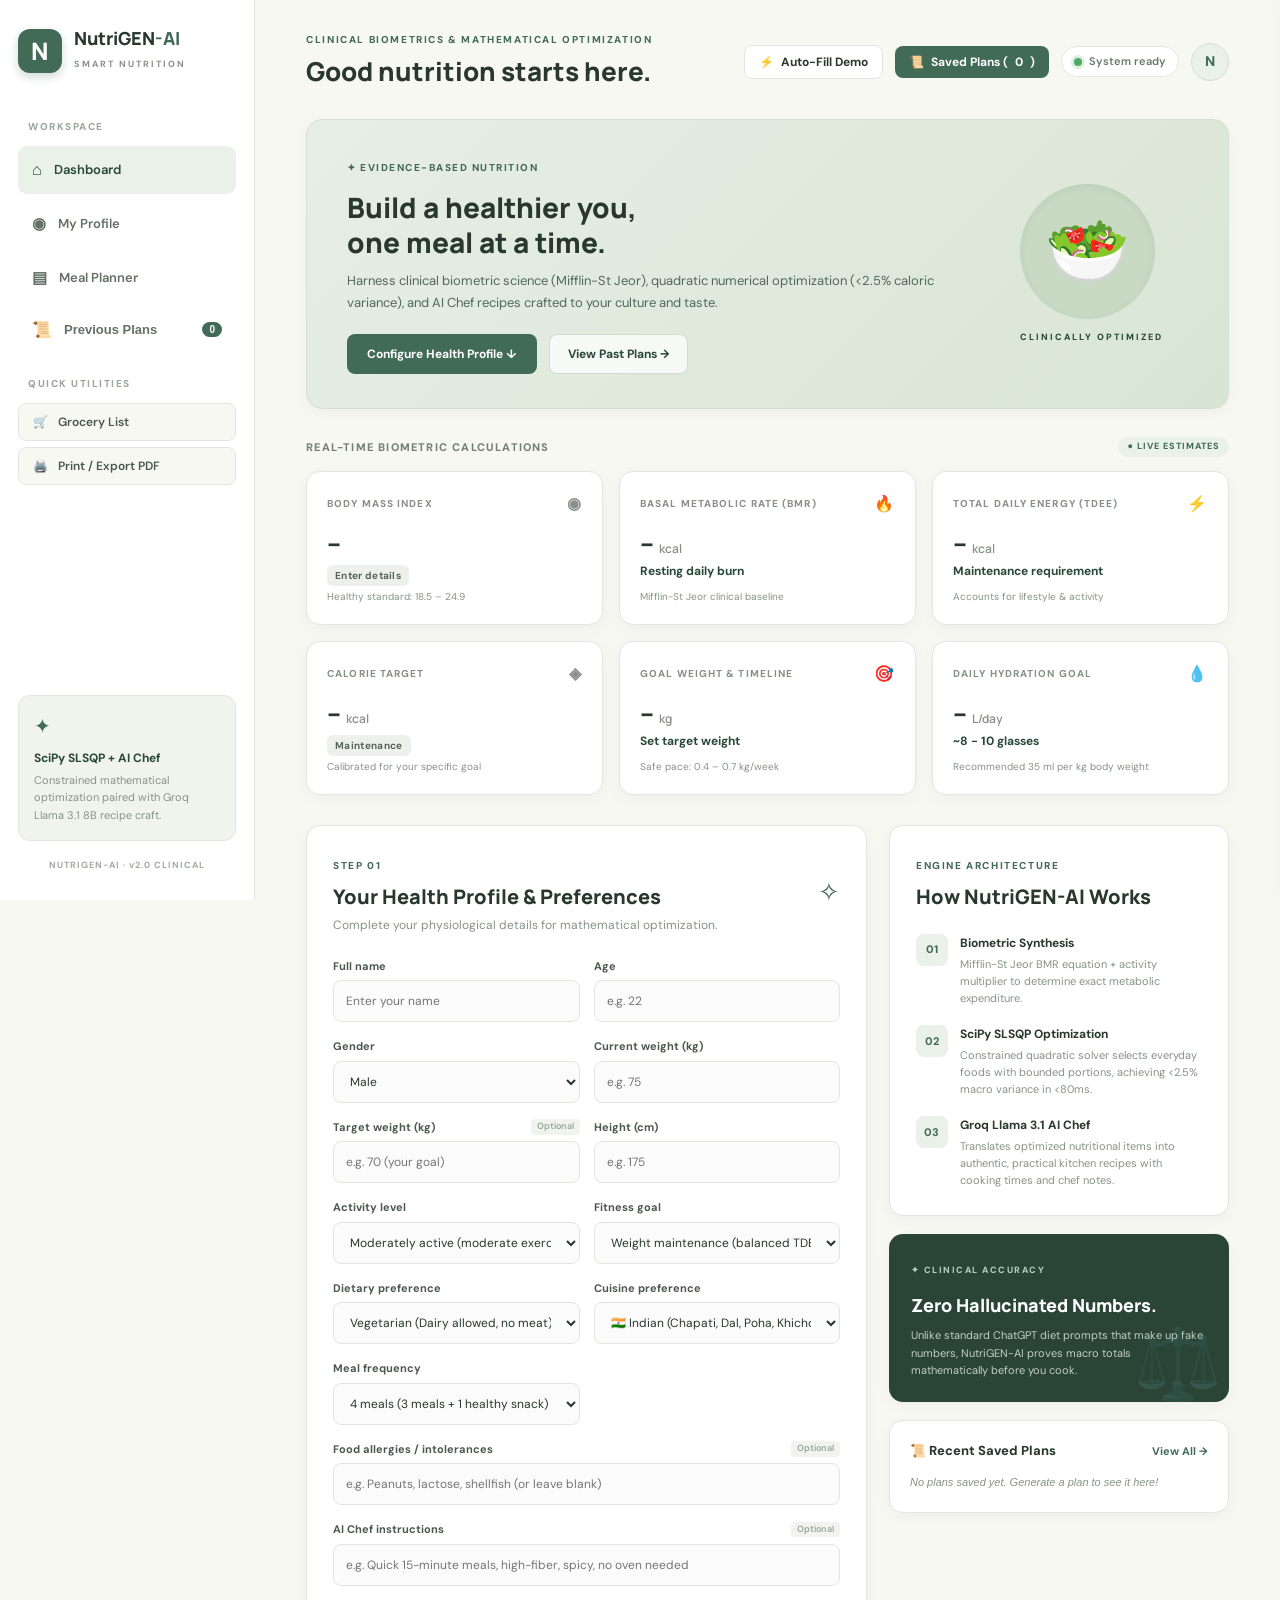
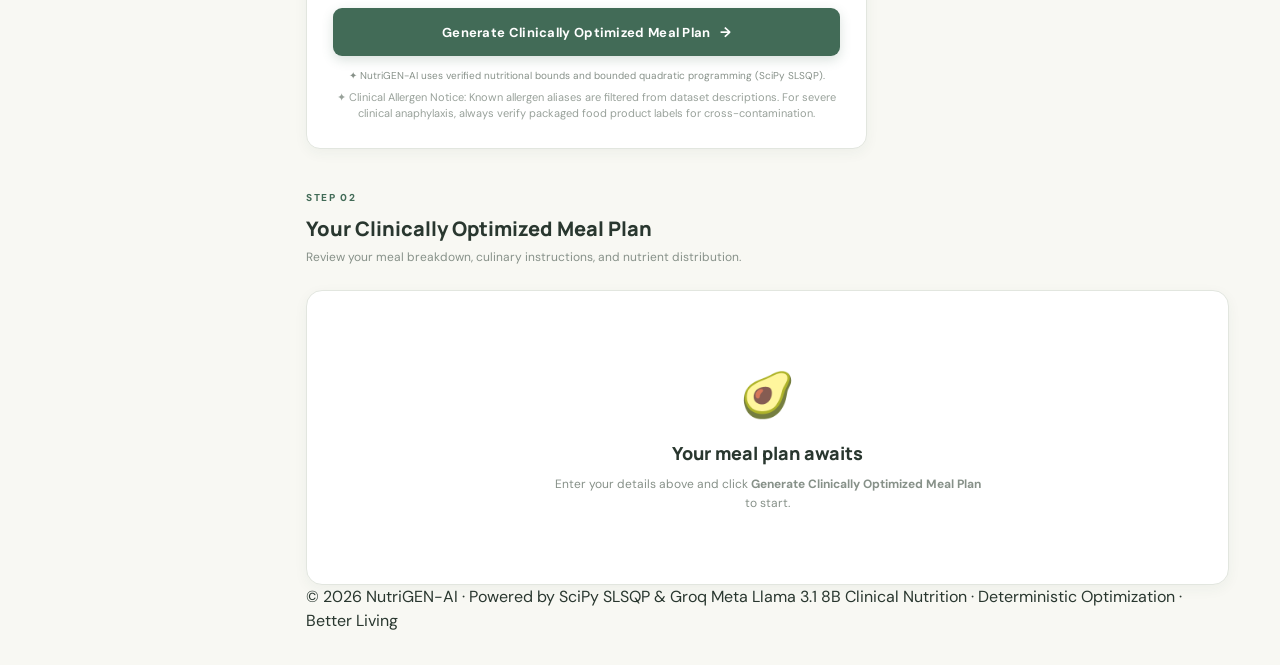
==== commit 38470787: "fix(audit-tightening): strict SLSQP fallback convergence check, LLM allergen output validation, and " ====
--- a/frontend/index.html
+++ b/frontend/index.html
@@ -254,8 +254,8 @@
                                 <option value="sedentary">Sedentary (desk job, minimal movement)</option>
                                 <option value="light">Lightly active (light exercise 1-3 days/wk)</option>
                                 <option value="moderate" selected>Moderately active (moderate exercise 3-5 days/wk)</option>
-                                <option value="active">Very active (hard exercise 6-7 days/wk)</option>
-                                <option value="very_active">Extremely active (athlete / physical job)</option>
+                                <option value="very_active">Very active (hard exercise 6-7 days/wk)</option>
+                                <option value="extremely_active">Extremely active (athlete / physical job)</option>
                             </select>
                         </div>
 
@@ -318,6 +318,9 @@
 
                     <p class="form-footnote">
                         ✦ NutriGEN-AI uses verified nutritional bounds and bounded quadratic programming (SciPy SLSQP).
+                    </p>
+                    <p class="form-footnote" style="margin-top: 6px; font-size: 11px; opacity: 0.85;">
+                        ✦ Clinical Allergen Notice: Known allergen aliases are filtered from dataset descriptions. For severe clinical anaphylaxis, always verify packaged food product labels for cross-contamination.
                     </p>
 
                 </form>
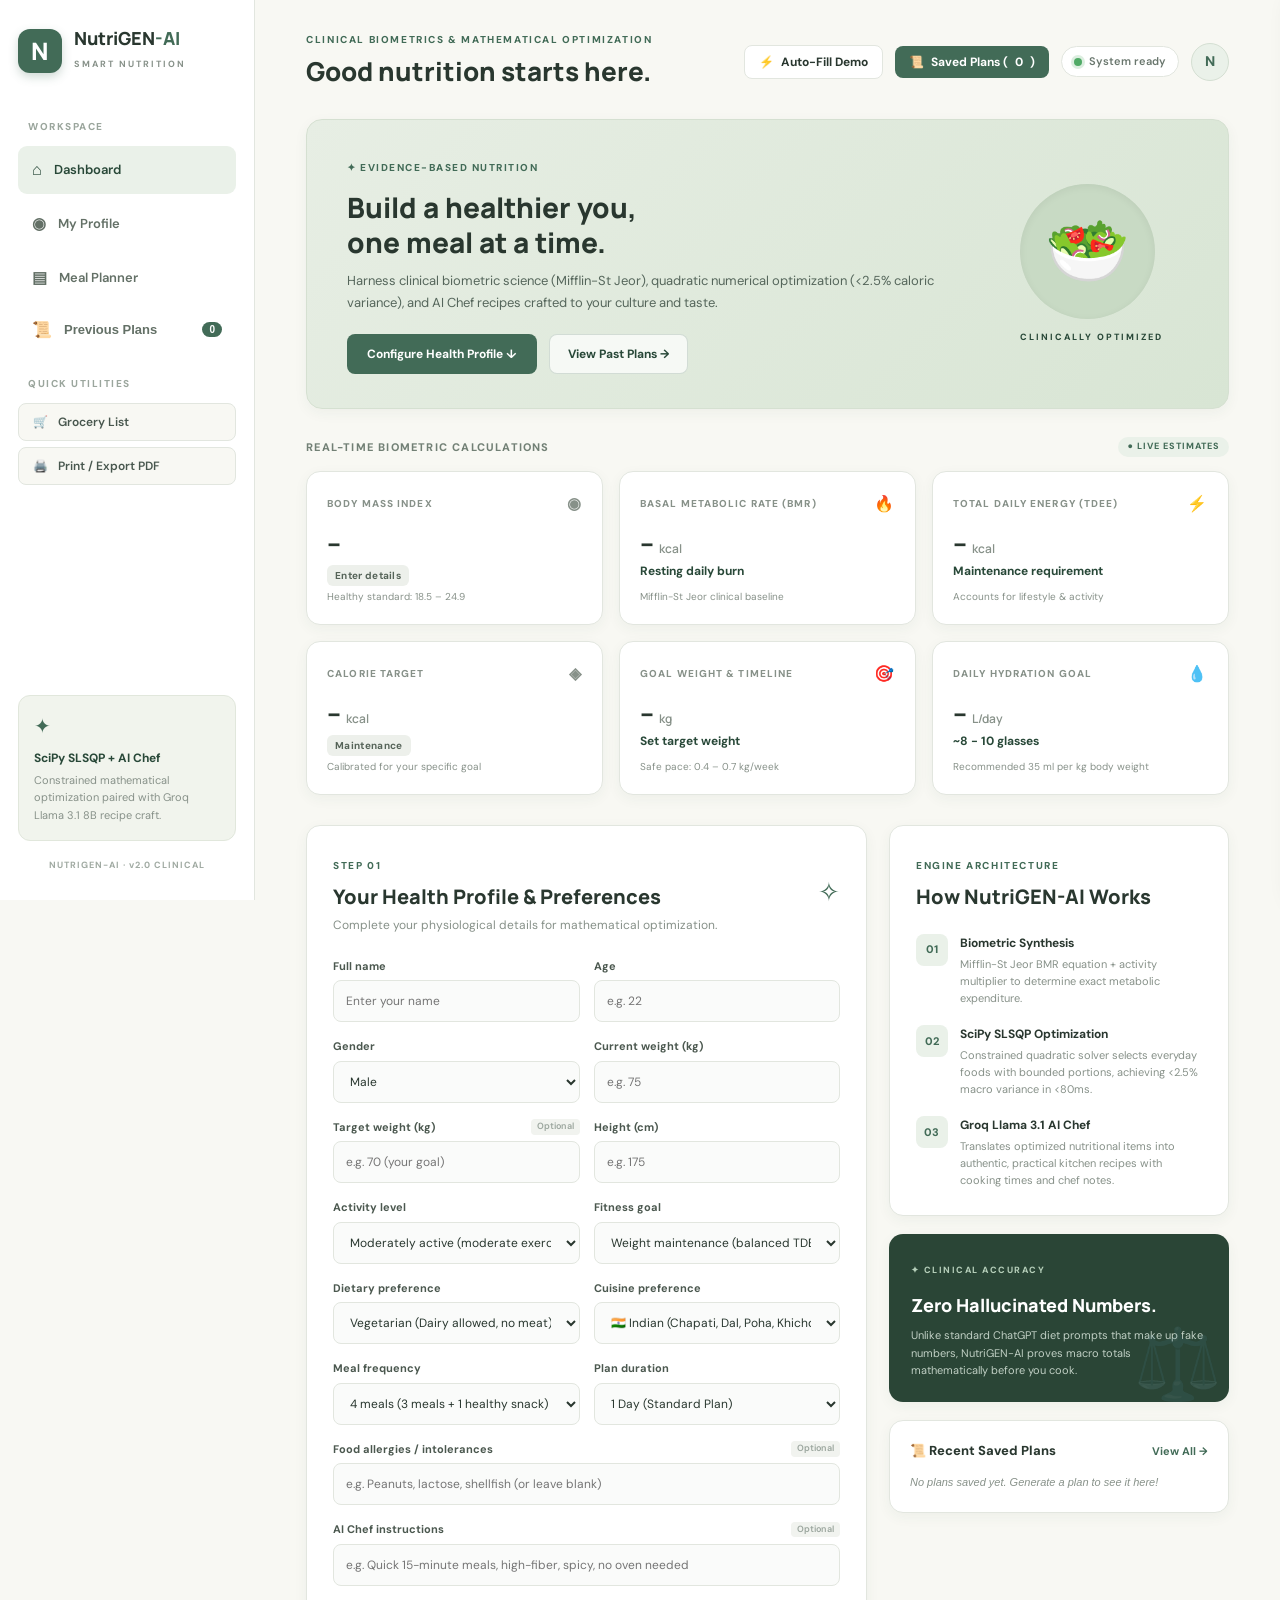
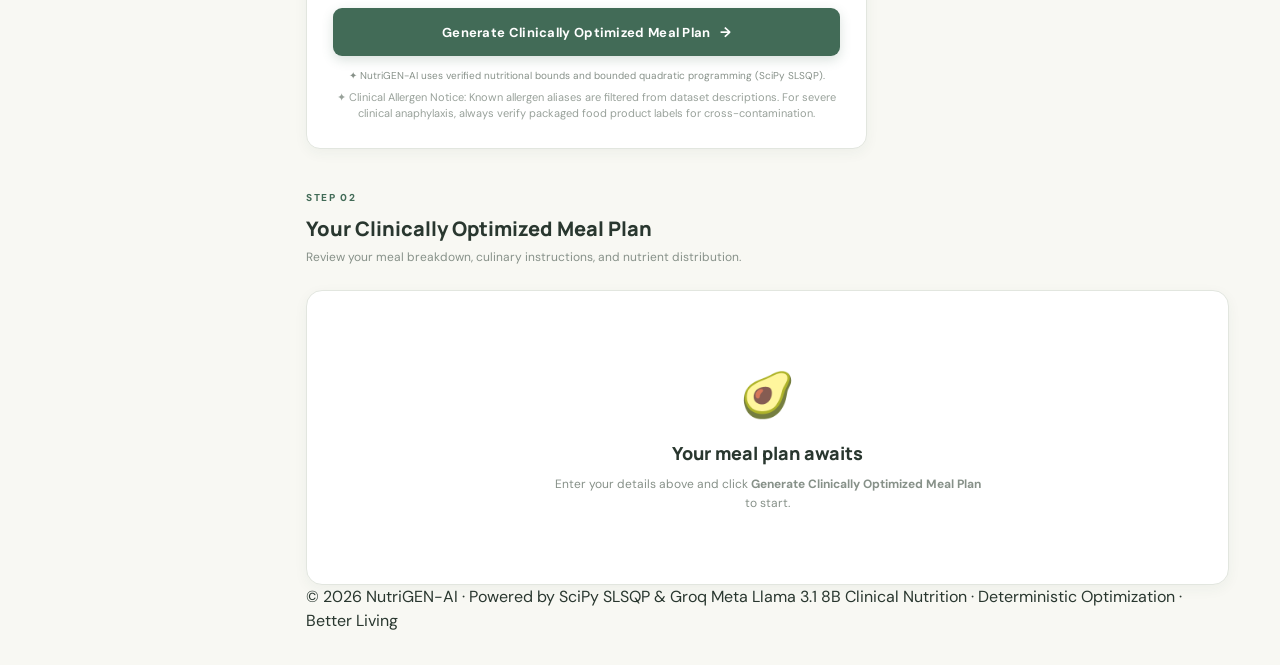
==== commit 967c1af9: "feat(plan-customization): add alternative plan regeneration, meal/food swapping, and multi-day varie" ====
--- a/frontend/index.html
+++ b/frontend/index.html
@@ -300,6 +300,15 @@
                             </select>
                         </div>
 
+                        <div class="field">
+                            <label for="plan_days">Plan duration</label>
+                            <select id="plan_days">
+                                <option value="1" selected>1 Day (Standard Plan)</option>
+                                <option value="3">3 Days (Variety Cycle)</option>
+                                <option value="7">7 Days (Weekly Prep)</option>
+                            </select>
+                        </div>
+
                         <div class="field full-width">
                             <label for="allergies">Food allergies / intolerances <span class="optional-tag">Optional</span></label>
                             <input type="text" id="allergies" placeholder="e.g. Peanuts, lactose, shellfish (or leave blank)">
@@ -474,9 +483,28 @@
 </div>
 
 
+<!-- ===================================================================== -->
+<!-- MODAL: FOOD ITEM REPLACEMENT / SWAP                                   -->
+<!-- ===================================================================== -->
+<div id="swapModalBackdrop" class="modal-backdrop"></div>
+<div id="swapModal" class="swap-modal" role="dialog" aria-hidden="true">
+    <div class="modal-header">
+        <div>
+            <span class="section-tag">CUSTOMIZE DIET PLAN</span>
+            <h3 id="swapModalTitle">⇄ Swap Food Item</h3>
+            <p id="swapModalSubtitle">Select a nutritionally matched replacement. Portions re-optimize automatically.</p>
+        </div>
+        <button type="button" class="modal-close-btn" id="swapModalCloseBtn" aria-label="Close Swap Dialog">✕</button>
+    </div>
+    <div id="swapModalOriginal" class="swap-original-banner"></div>
+    <div id="swapModalBody" class="swap-modal-body">
+        <!-- Populated dynamically via JavaScript -->
+    </div>
+</div>
+
 <!-- PRINTABLE REPORT CONTAINER (Used exclusively during print) -->
 <div id="printableReport" class="print-only"></div>
 
-<script src="script.js?v=2.1"></script>
+<script src="script.js?v=2.3"></script>
 </body>
 </html>
--- a/frontend/style.css
+++ b/frontend/style.css
@@ -1174,6 +1174,7 @@
 .meal-name-row {
     display: flex;
     align-items: center;
+    justify-content: space-between;
     gap: 8px;
     margin-bottom: 4px;
 }
@@ -1242,12 +1243,12 @@
 
 /* Explicit column widths & text alignment */
 .meal-food-table .col-food {
-    width: 44%;
+    width: 36%;
     text-align: left;
 }
 
 .meal-food-table .col-qty {
-    width: 14%;
+    width: 13%;
     text-align: right;
     font-weight: 700;
     color: var(--green);
@@ -1255,8 +1256,14 @@
 }
 
 .meal-food-table .col-num {
-    width: 10.5%;
+    width: 10%;
     text-align: right;
+    white-space: nowrap;
+}
+
+.meal-food-table .col-swap {
+    width: 11%;
+    text-align: center;
     white-space: nowrap;
 }
 
@@ -1800,6 +1807,255 @@
 }
 
 /* =====================================================================
+   PLAN CUSTOMIZATION & INTERACTIVE CONTROLS
+   ===================================================================== */
+.btn-regenerate-alt {
+    background: #eef5f1 !important;
+    border-color: #b7d6c4 !important;
+    color: var(--dark-green) !important;
+    font-weight: 800 !important;
+}
+
+.btn-regenerate-alt:hover {
+    background: var(--green) !important;
+    color: #ffffff !important;
+    border-color: var(--dark-green) !important;
+}
+
+.btn-regenerate-alt:disabled {
+    opacity: 0.6;
+    cursor: not-allowed;
+}
+
+/* Multi-Day Variety Tab Bar */
+.day-tabs-container {
+    display: flex;
+    align-items: center;
+    gap: 12px;
+    margin-bottom: 20px;
+    padding: 10px 16px;
+    background: var(--white);
+    border: 1px solid var(--border);
+    border-radius: 12px;
+    box-shadow: var(--card-shadow);
+    flex-wrap: wrap;
+}
+
+.day-tabs-label {
+    font-size: 11px;
+    font-weight: 800;
+    text-transform: uppercase;
+    letter-spacing: 0.8px;
+    color: var(--muted);
+    display: flex;
+    align-items: center;
+    gap: 6px;
+}
+
+.day-tab-bar {
+    display: flex;
+    gap: 8px;
+    flex-wrap: wrap;
+}
+
+.day-tab-btn {
+    background: var(--cream);
+    border: 1px solid var(--border);
+    color: var(--text);
+    font-size: 12px;
+    font-weight: 700;
+    padding: 6px 14px;
+    border-radius: 8px;
+    cursor: pointer;
+    font-family: inherit;
+    transition: 0.15s ease;
+}
+
+.day-tab-btn:hover {
+    background: #e9eee8;
+    border-color: #cfd8ce;
+}
+
+.day-tab-btn.active {
+    background: var(--green);
+    color: #ffffff;
+    border-color: var(--dark-green);
+    box-shadow: 0 2px 6px rgba(66, 107, 87, 0.25);
+}
+
+/* Swap Meal Button (On Meal Header) */
+.btn-swap-meal {
+    background: #f4f6f3;
+    border: 1px solid var(--border);
+    color: var(--text-light);
+    font-size: 11px;
+    font-weight: 700;
+    padding: 4px 10px;
+    border-radius: 6px;
+    cursor: pointer;
+    transition: 0.15s ease;
+    display: inline-flex;
+    align-items: center;
+    gap: 4px;
+    font-family: inherit;
+}
+
+.btn-swap-meal:hover {
+    background: var(--light-green);
+    color: var(--dark-green);
+    border-color: var(--accent-green);
+}
+
+.btn-swap-meal:disabled {
+    opacity: 0.6;
+    cursor: not-allowed;
+}
+
+/* Swap Food Button (In Table Row) */
+.btn-swap-food {
+    background: #edf3ef;
+    border: 1px solid #d2ded5;
+    color: var(--green);
+    font-size: 11px;
+    font-weight: 700;
+    padding: 3px 8px;
+    border-radius: 6px;
+    cursor: pointer;
+    transition: 0.15s ease;
+    font-family: inherit;
+    display: inline-flex;
+    align-items: center;
+    gap: 3px;
+}
+
+.btn-swap-food:hover {
+    background: var(--green);
+    color: #ffffff;
+    border-color: var(--dark-green);
+}
+
+.btn-swap-food:disabled {
+    opacity: 0.6;
+    cursor: not-allowed;
+}
+
+/* Swap Item Modal */
+.swap-modal {
+    position: fixed;
+    top: 50%;
+    left: 50%;
+    transform: translate(-50%, -50%) scale(0.96);
+    width: 90%;
+    max-width: 680px;
+    max-height: 85vh;
+    background: var(--white);
+    border-radius: 16px;
+    box-shadow: 0 20px 50px rgba(0, 0, 0, 0.18);
+    z-index: 1000;
+    display: flex;
+    flex-direction: column;
+    overflow: hidden;
+    opacity: 0;
+    pointer-events: none;
+    transition: transform 0.2s cubic-bezier(0.16, 1, 0.3, 1), opacity 0.2s ease;
+}
+
+.swap-modal.active {
+    transform: translate(-50%, -50%) scale(1);
+    opacity: 1;
+    pointer-events: auto;
+}
+
+.swap-original-banner {
+    padding: 12px 24px;
+    background: #f4f7f4;
+    border-bottom: 1px solid var(--border);
+    font-size: 12px;
+    color: var(--text-light);
+    display: flex;
+    align-items: center;
+    justify-content: space-between;
+    flex-wrap: wrap;
+    gap: 8px;
+}
+
+.swap-modal-body {
+    flex: 1;
+    overflow-y: auto;
+    padding: 20px 24px;
+    display: grid;
+    gap: 12px;
+}
+
+.alt-food-card {
+    display: flex;
+    align-items: center;
+    justify-content: space-between;
+    padding: 14px 16px;
+    background: #ffffff;
+    border: 1px solid var(--border);
+    border-radius: 10px;
+    transition: 0.15s ease;
+    gap: 12px;
+}
+
+.alt-food-card:hover {
+    border-color: var(--accent-green);
+    background: #fbfdfb;
+    box-shadow: 0 4px 12px rgba(66, 107, 87, 0.06);
+}
+
+.alt-food-info {
+    flex: 1;
+}
+
+.alt-food-title {
+    font-size: 13px;
+    font-weight: 700;
+    color: var(--text);
+    margin-bottom: 4px;
+}
+
+.alt-food-macros {
+    display: flex;
+    gap: 8px;
+    font-size: 11px;
+    color: var(--muted);
+    flex-wrap: wrap;
+}
+
+.alt-macro-pill {
+    background: var(--cream);
+    padding: 2px 7px;
+    border-radius: 5px;
+    font-weight: 600;
+    color: var(--text-light);
+}
+
+.btn-select-swap {
+    background: var(--green);
+    color: #ffffff;
+    border: none;
+    padding: 7px 14px;
+    border-radius: 8px;
+    font-size: 12px;
+    font-weight: 700;
+    cursor: pointer;
+    font-family: inherit;
+    transition: 0.15s ease;
+    white-space: nowrap;
+}
+
+.btn-select-swap:hover {
+    background: var(--dark-green);
+}
+
+.btn-select-swap:disabled {
+    opacity: 0.6;
+    cursor: not-allowed;
+}
+
+/* =====================================================================
    LOADER & ERROR BOXES
    ===================================================================== */
 .loader-box {
@@ -1872,6 +2128,10 @@
     .history-drawer,
     .modal-backdrop,
     .grocery-modal,
+    .swap-modal,
+    .btn-swap-meal,
+    .btn-swap-food,
+    .col-swap,
     .results-toolbar,
     .recipe-toggle,
     footer,
